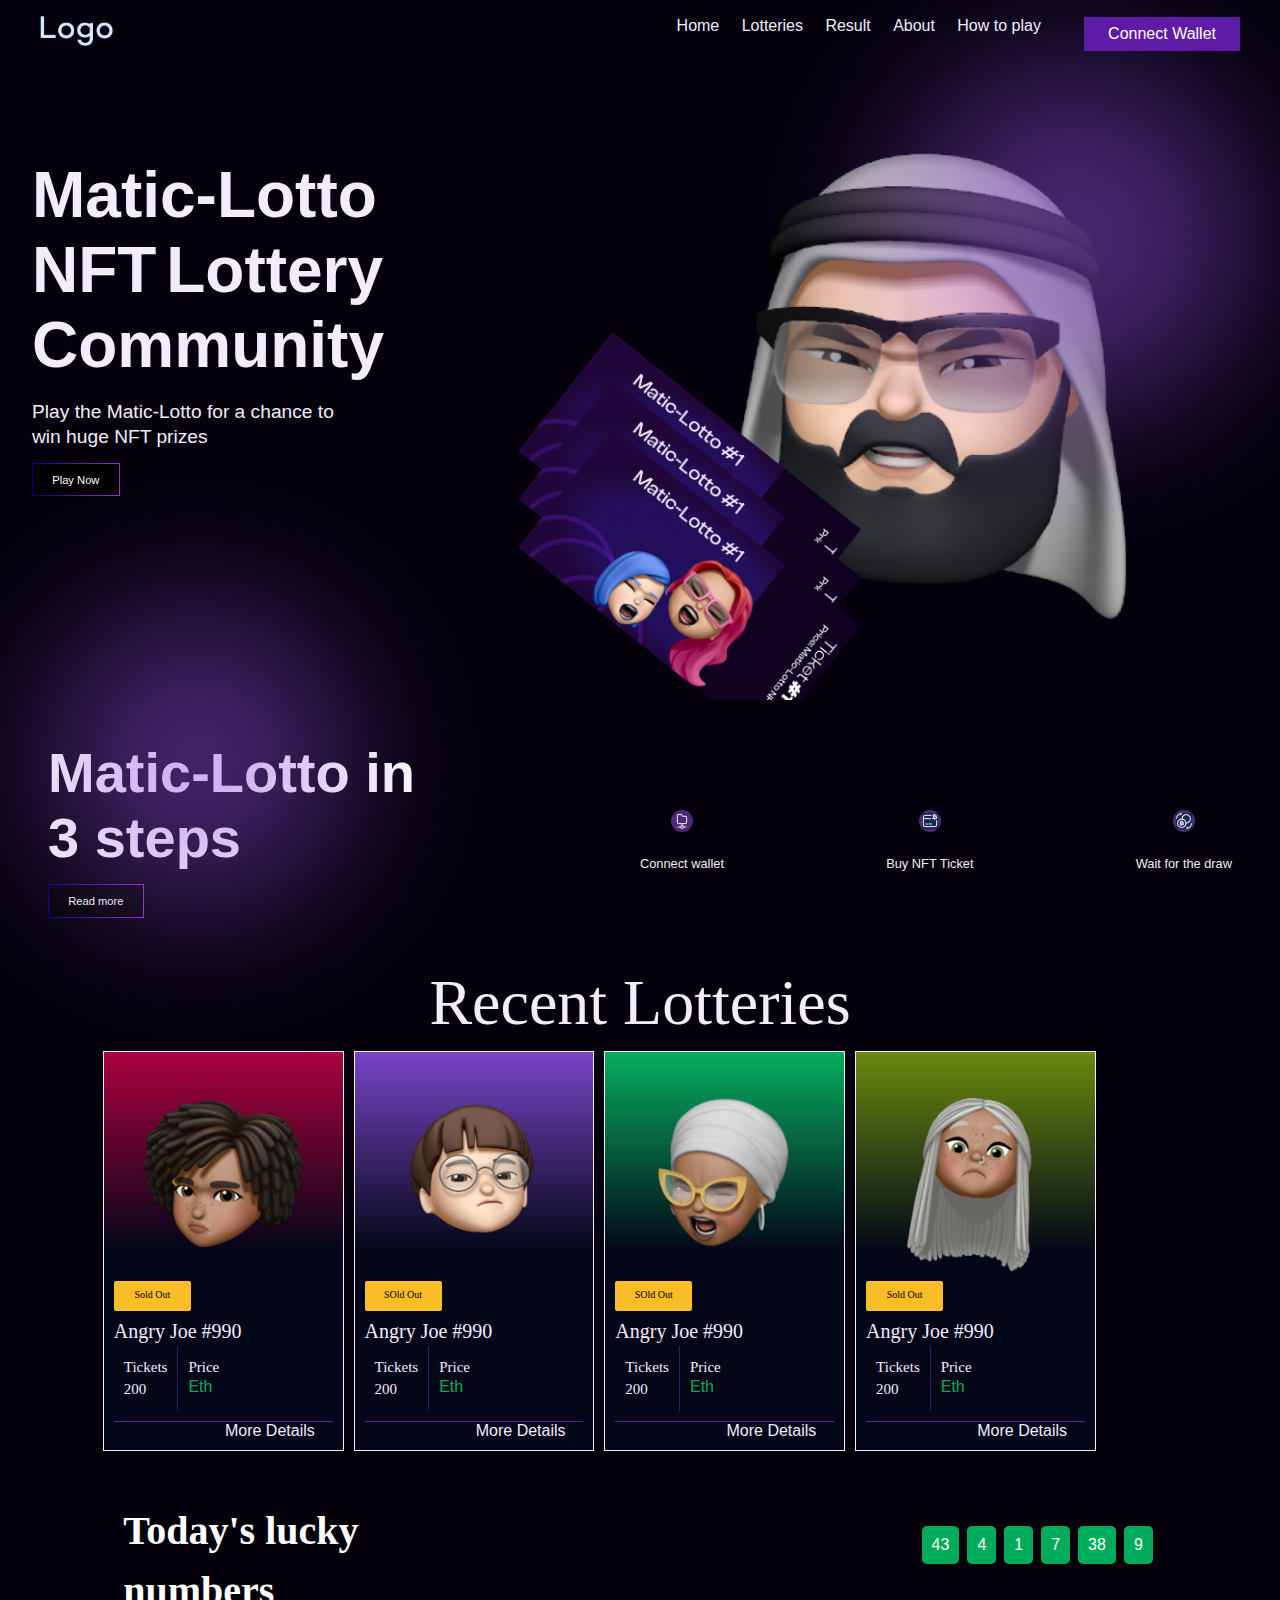
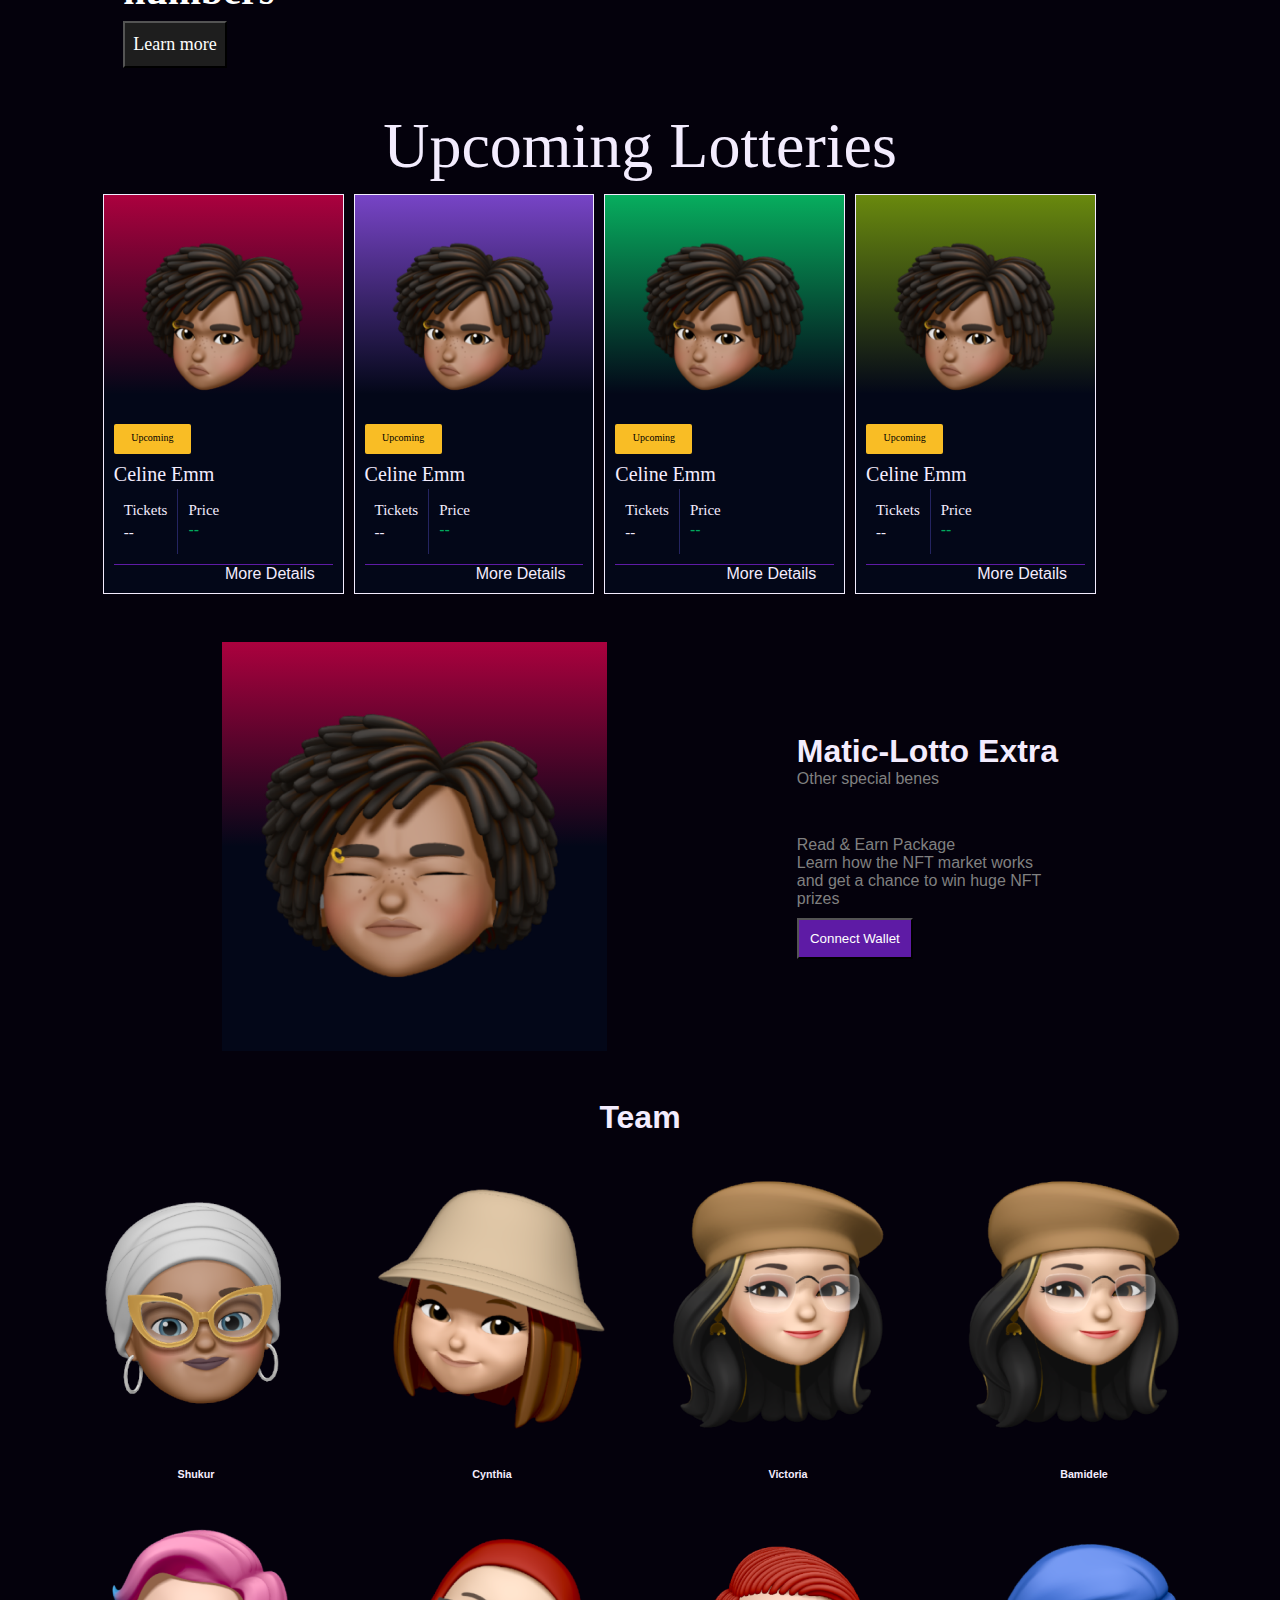
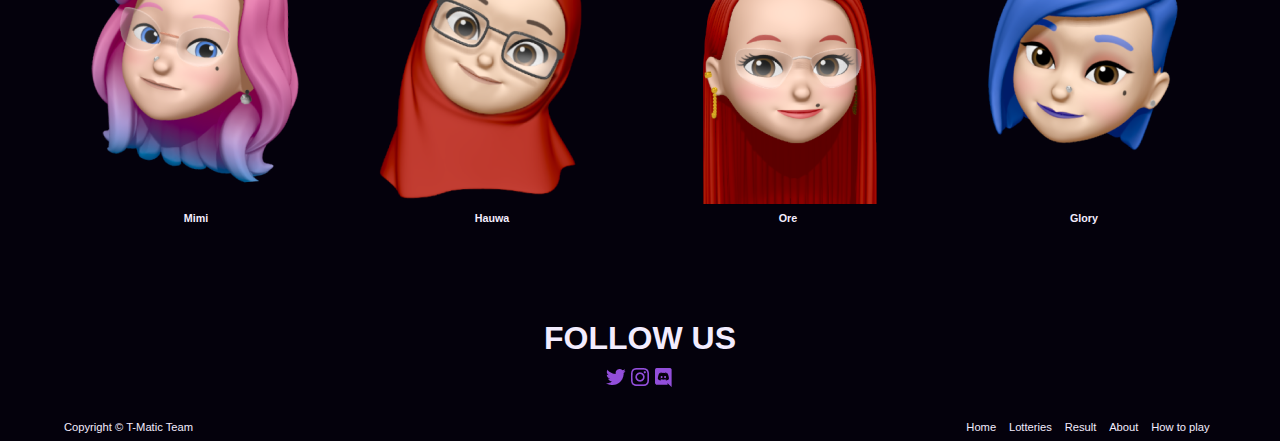
==== index.html @ d1792af8 "update" ====
<!DOCTYPE html>
<html lang="en">
<head>
    <meta charset="UTF-8">
    <meta http-equiv="X-UA-Compatible" content="IE=edge">
    <meta name="viewport" content="width=device-width, initial-scale=1.0">

    <!-- fontawesome for icons -->
    <link rel="stylesheet" href="https://cdnjs.cloudflare.com/ajax/libs/font-awesome/6.2.1/css/all.min.css" integrity="sha512-MV7K8+y+gLIBoVD59lQIYicR65iaqukzvf/nwasF0nqhPay5w/9lJmVM2hMDcnK1OnMGCdVK+iQrJ7lzPJQd1w==" crossorigin="anonymous" referrerpolicy="no-referrer" />
    
    <!-- custom styling -->
    <link rel="stylesheet" href="./css/header.css">
    <link rel="stylesheet" href="./css/style.css">
    <title>Lotery Matic</title>
</head>
<body>
    <!-- arrow icons -->
    <!-- <span class="angle-right"><i class="fa-solid fa-angle-right"></i></span> -->
    <!-- <span class="angle-left"><i class="fa-solid fa-angle-left"></i></span> -->
    <!-- <span class="right-arrow"><i class="fa-solid fa-arrow-right"></i></span> -->
    <!-- Barakat -->
    <header>
        <nav>
           <!--  -->
            <div class="logo">
                <a href="./index.html"><img class="logo-img" src="./assets/icons/Logo.png" alt=""></a>
                <span class="menu-bar"><i class="fa-solid fa-bars"></i></span>
            </div>
           <div class="collapsible">
            <div class="logo2">
                <img class="logo-img" src="./assets/icons/Logo.png" alt="">
                <span class="menu-bar"><i class="fa-solid fa-bars"></i></span>
            </div>
            <div class="collapse">
                <ul class="nav-menu">
                    <li class="nav-item"><a class="nav-link" href="./index.html">Home</a></li>
                    <li class="nav-item"><a class="nav-link" href="#lotteries">Lotteries</a></li>
                    <li class="nav-item" ><a class="nav-link" href="./result.html">Result</a></li>
                    <li class="nav-item"><a class="nav-link" href="#">About</a></li>
                    <li class="nav-item"><a class="nav-link" href="#how-to-play">How to play</a></li>
                </ul>
                <div class="btn">
                    <a class="connect-btn">Connect Wallet</a>
                <span class="close-bar"><i class="fa-solid fa-xmark"></i></span>
                <ul class="connect-wallet" id="connect-wallet">
                    <li class="wallet-link">Select your wallet <span class="close-opt"><i class="fa-solid fa-xmark"></i></span></li>
                    <li class="wallet-link">Phantom <img src="./assets/icons/phantom.png" alt=""></li>
                    <li class="wallet-link" >Slope <img src="./assets/icons/slope.png" alt=""></li>
                    <li class="wallet-link">Metamask <img src="./assets/icons/metamask.png" alt="metamask"></li>
                    <li class="wallet-link">More Options<span class="dwn-angle"><i class="fa-solid fa-angle-down"></i></span></li>
                </ul>
                </div>
            </div>
           </div>
        </nav>
    </header>
    <main>
    <section class="hero">
        <div class="hero-content">
            <div class="hero-txt">
                <h1>Matic-Lotto 
                    <br>   
                    NFT Lottery 
                    Community</h1>
                    <p>Play the Matic-Lotto for a chance to win huge NFT prizes</p>
                    <a href="./playscreen.html" target="_blank" class="read-more">Play Now</a>
            </div>
            <div class="hero-img">
                <div class="overlay-1"></div>
                <img src="./assets/Hero-Image.png" alt="hero image">
            </div>
        </div>
        <div id="how-to-play" class="hero-step">
           <div class="step-info">
            <div class="overlay-2"></div>
            <h2>Matic-Lotto in 
                <br>
                3  steps</h2>
                <a href="#" class="read-more">Read more</a>
           </div>
           <div class="steps">
                <div class="step-message">
                   <div class="h-bg">
                    <img src="./assets/icons/folder-connection.png" alt="">
                   </div>
                    <p>Connect wallet</p>
                </div>
                <div class="step-message">
                   <div class="h-bg">
                    <img src="./assets/icons/bitcoin-card.png" alt="">
                   </div>
                    <p>Buy NFT Ticket</p>
                </div>
                <div class="step-message">
                   <div class="h-bg">
                    <img src="./assets/icons/bitcoin-convert.png" alt="">
                   </div>
                    <p>Wait for the draw</p>
                </div>
           </div>
        </div>
    </section>
    <!-- Barakat -->

    <!-- Hafsoh---->
        <section id="lotteries">
        <p class="lottery-tag">Recent Lotteries</p>
        <!--  SWIPER DIV -->    
        
        <div class="swiper-div" style="display: flex; flex-direction: row; overflow-x: scroll;">
            <div class="swiper-slide user1">
                <img class="hafs-img" src="./assets/player1.png" alt="">
                <div class="details-container">
                    <div class="btn-div">
                        <p class="sold-out-btn" >Sold Out</p>
                    </div>
                    <div>
                        <p class="angry-joe">Angry  Joe #990</p>
                    </div>  
                    <div style="display: flex;">
                        <div style="padding: 10px;" class="tickets">
                            <p>Tickets</p>
                            <p>200</p>
                        </div>
                        <div style="border-right:1px solid rgb(36, 36, 96);"></div>
                        <div style="padding: 10px;" >
                            <p class="price">Price</p>
                            <p class="eth">Eth</p>
                        </div>
                    </div>
            
                    <div class="more-details-div">
                        <span class="more-div">More Details &nbsp; &nbsp;<i class="fa-solid fa-arrow-right"></i></span>
                    </div>
                </div>
            </div>

            <div class="swiper-slide user2">
                <img class="hafs-img" src="./assets/player2.png" alt="">
                <div class="details-container">
                    <div class="btn-div">
                        <p class="sold-out-btn" >SOld Out</p>
                    </div>
                    <div>
                        <p class="angry-joe">Angry  Joe #990</p>
                    </div>  
                    <div style="display: flex;">
                        <div style="padding: 10px;" class="tickets">
                            <p>Tickets</p>
                            <p>200</p>
                        </div>
                        <div style="border-right:1px solid rgb(36, 36, 96);"></div>
                        <div style="padding: 10px;" >
                            <p class="price">Price</p>
                            <p class="eth">Eth</p>
                        </div>
                    </div>
            
                    <div class="more-details-div">
                        <span class="more-div">More Details &nbsp; &nbsp;<i class="fa-solid fa-arrow-right"></i></span>
                    </div>
                </div>
            </div>

            <div class="swiper-slide user3">
                <img class="hafs-img" src="./assets/player3.png" alt="">
                <div class="details-container">
                    <div class="btn-div">
                        <p class="sold-out-btn" >SOld Out</p>
                    </div>
                    <div>
                        <p class="angry-joe">Angry  Joe #990</p>
                    </div>  
                    <div style="display: flex;">
                        <div style="padding: 10px;" class="tickets">
                            <p>Tickets</p>
                            <p>200</p>
                        </div>
                        <div style="border-right:1px solid rgb(36, 36, 96);"></div>
                        <div style="padding: 10px;" >
                            <p class="price">Price</p>
                            <p class="eth">Eth</p>
                        </div>
                    </div>
            
                    <div class="more-details-div">
                        <span class="more-div">More Details &nbsp; &nbsp;<i class="fa-solid fa-arrow-right"></i></span>
                    </div>
                </div>
            </div>

            <div class="swiper-slide user4">
                <img class="hafs-img" src="./assets/player4.png" alt="">
                <div class="details-container">
                    <div class="btn-div">
                        <p class="sold-out-btn" >Sold Out</p>
                    </div>
                    <div>
                        <p class="angry-joe">Angry  Joe #990</p>
                    </div>  
                    <div style="display: flex;">
                        <div style="padding: 10px;" class="tickets">
                            <p>Tickets</p>
                            <p>200</p>
                        </div>
                        <div style="border-right:1px solid rgb(36, 36, 96);"></div>
                        <div style="padding: 10px;" >
                            <p class="price">Price</p>
                            <p class="eth">Eth</p>
                        </div>
                    </div>
            
                    <div class="more-details-div">
                        <span class="more-div">More Details &nbsp; &nbsp;<i class="fa-solid fa-arrow-right"></i></span>
                    </div>
                </div>
            </div>

        </div>
 
        <!-- END OF SCREEN SWIPER DIV -->

        <!-- Lucky Number Div -->
        <div class="lucky-number-div">
            <div>
                <p class="lucky-tag">Today's lucky numbers</p>
                    <button class="lucky-btn">Learn more</button>
            </div>
            <div>
                <ul style="display:flex;">
                    <li class="number">43</li>
                    <li class="number">4</li>
                    <li class="number">1</li>
                    <li class="number">7</li>
                    <li class="number">38</li>
                    <li class="number">9</li>
                </ul>
            </div>
        </div>
        <p class="lottery-tag">Upcoming Lotteries</p>

        <div class="swiper-div" style="display: flex; flex-direction: row; overflow-x: scroll;">
            <div class="swiper-slide user1">
                <img class="hafs-img" src="./assets/player1.png" alt="">
                <div class="details-container">
                    <div class="btn-div">
                        <p class="sold-out-btn" >Upcoming</p>
                    </div>
                    <div>
                        <p class="angry-joe">Celine Emm</p>
                    </div>  
                    <div style="display: flex;">
                        <div style="padding: 10px;" class="tickets">
                            <p>Tickets</p>
                            <p>--</p>
                        </div>
                        <div style="border-right:1px solid rgb(36, 36, 96);"></div>
                        <div style="padding: 10px;" >
                            <p class="price">Price</p>
                            <p class="eth">--</p>
                        </div>
                    </div>
            
                    <div class="more-details-div">
                        <span class="more-div">More Details &nbsp; &nbsp;<i class="fa-solid fa-arrow-right"></i></span>
                    </div>
                </div>
            </div>

            <div class="swiper-slide user2">
                <img class="hafs-img" src="./assets/player1.png" alt="">
                <div class="details-container">
                    <div class="btn-div">
                        <p class="sold-out-btn" >Upcoming</p>
                    </div>
                    <div>
                        <p class="angry-joe">Celine Emm</p>
                    </div>  
                    <div style="display: flex;">
                        <div style="padding: 10px;" class="tickets">
                            <p>Tickets</p>
                            <p>--</p>
                        </div>
                        <div style="border-right:1px solid rgb(36, 36, 96);"></div>
                        <div style="padding: 10px;" >
                            <p class="price">Price</p>
                            <p class="eth">--</p>
                        </div>
                    </div>
            
                    <div class="more-details-div">
                        <span class="more-div">More Details &nbsp; &nbsp;<i class="fa-solid fa-arrow-right"></i></span>
                    </div>
                </div>
            </div>

            <div class="swiper-slide user3">
                <img class="hafs-img" src="./assets/player1.png" alt="">
                <div class="details-container">
                    <div class="btn-div">
                        <p class="sold-out-btn" >Upcoming</p>
                    </div>
                    <div>
                        <p class="angry-joe">Celine Emm</p>
                    </div>  
                    <div style="display: flex;">
                        <div style="padding: 10px;" class="tickets">
                            <p>Tickets</p>
                            <p>--</p>
                        </div>
                        <div style="border-right:1px solid rgb(36, 36, 96);"></div>
                        <div style="padding: 10px;" >
                            <p class="price">Price</p>
                            <p class="eth">--</p>
                        </div>
                    </div>
            
                    <div class="more-details-div">
                        <span class="more-div">More Details &nbsp; &nbsp;<i class="fa-solid fa-arrow-right"></i></span>
                    </div>
                </div>
            </div>

            <div class="swiper-slide user4">
                <img class="hafs-img" src="./assets/player1.png" alt="">
                <div class="details-container">
                    <div class="btn-div">
                        <p class="sold-out-btn" >Upcoming</p>
                    </div>
                    <div>
                        <p class="angry-joe">Celine Emm</p>
                    </div>  
                    <div style="display: flex;">
                        <div style="padding: 10px;" class="tickets">
                            <p>Tickets</p>
                            <p>--</p>
                        </div>
                        <div style="border-right:1px solid rgb(36, 36, 96);"></div>
                        <div style="padding: 10px;" >
                            <p class="price">Price</p>
                            <p class="eth">--</p>
                        </div>
                    </div>
            
                    <div class="more-details-div">
                        <span class="more-div">More Details &nbsp; &nbsp;<i class="fa-solid fa-arrow-right"></i></span>
                    </div>
                </div>
            </div>

        </div>
                
    </section>
    <!-- Hafsoh -->
  
    <!-- Glory -->
    <section>
        <div class="glory-matic-lotto">
            
            <div class="glory-matic-img">
                <i class="fa-solid fa-angle-left" ></i>
                <div>
                    <img src="./assets/Rectangle.png" alt="">
                </div>
             
              <i class="fa-solid fa-angle-right"></i>
            </div>
            
            <div class="glory-matic-note">
                <div class="matic">
                    <h3>
                         Matic-Lotto Extra
                    </h3>
                    <p>
                     Other special benes
                    </p>
                </div>
               
                <p>
                    Read & Earn Package
                </p>
                <p>
                  Learn how the NFT market works <br> and get a chance to win huge NFT <br> prizes
                </p>
                <button type="submit">
                   Connect Wallet
                </button>
            </div>
        </div>
       <div class="team">
          <h3>Team</h3>
          <div class="team-images">
            <div        class="shukur-img team">
                <img src="./assets/shukro.png" alt="">
                <h6>Shukur</h6>
              </div>
              <div class="cynthia-img team">
                <img src="./assets/cynthia.png" alt="">
                <h6>Cynthia</h6>
              </div>
              <div class="victoria-img team">
                <img src="./assets/bamidele.png" alt=""><h6>
                    Victoria
                </h6>
              </div>
              <div class="victoria-img team">
                <img src="./assets/bamidele.png" alt=""><h6>
                    Bamidele
                </h6>
              </div>
              <div class="mimi-img team">
                <img src="./assets/mimi.png" alt="">
                <h6>Mimi</h6>
              </div>
              <div class="hauwa-img team">
                <img src="./assets/hauwa.png" alt="">
                <h6>Hauwa</h6>
              </div>
              <div class="ore-img team">
                <img src="./assets/ore.png" alt="">
                <h6>Ore</h6>
              </div>
              <div class="glory-img team">
                <img src="./assets/unknow.png" alt="">
                <h6>Glory</h6>
              </div>
          </div>
         
        </div>
    </section>
    </section>
    <!-- Glory -->
    </main>

    <footer>
        <div class="social">
            <h3>FOLLOW US</h3>
            <div class="social-icon">
                <img src="./assets/icons/bxl-twitter.svg.png" alt="">
                <img src="./assets/icons/bxl-instagram.svg.png" alt="">
                <img src="./assets/icons/bxl-discord.svg.png" alt="">
            </div>
        </div>
        <div class="copyright">
            <span>Copyright © T-Matic Team</span>
            <ul class="footer-nav">
                <li>Home</li>
                <li>Lotteries</li>
                <li>Result</li>
                <li>About</li>
                <li>How to play</li>
            </ul>
        </div>
    </footer>
    <!-- Swipper -->
    <script src="https://cdn.jsdelivr.net/npm/swiper@8/swiper-bundle.min.js"></script>
    <!--custom script  -->
    <script src="./javascript/script.js"></script>
    <script src="./javascript/claim-reward.js"></script>
</body>
</html>
---- css/header.css ----
/* header section*/
nav {
  display: flex;
  flex-direction: column;
}
.logo,
.logo2 {
  display: flex;
  justify-content: space-between;
  align-items: center;
  padding: 1rem;
  background-color: var(--bg-black);
}
.logo2 .menu-bar {
  display: none;
}
.collapsible {
  background-color: var(--txt-color);
  /* height: 100vh; */
  position: fixed;
  top: 0;
  bottom: 0;
  left: 0;
  right: 0;
  transition: 200ms ease;
  transform: translateX(100%);
  z-index: 1;
}
.hide {
  transform: translateX(0);
}

.nav-link {
  display: block;
  text-align: center;
  color: var(--black);
  border-bottom: 1px solid var(--black);
  padding: 1.5rem 0;
  font-size: 1.5rem;
}
.nav-link:hover {
  background-color: var(--bg-black);
  color: var(--white);
}
.connect-btn {
  display: block;
  background-color: var(--purple-btn-bg);
  color: var(--white);
  border: none;
  text-align: center;
  font-size: 1rem;
  padding: 1.5rem 0;
}
.connect-btn:hover {
  background-color: var(--bg-black);
  color: var(--white);
}
/* connect wallet */
.connect-wallet {
  background-color: var(--bg-black);
  padding: 0.7rem;
  position: fixed;
  display: none;
  bottom: 32%;
  width: 100%;
}
.wallet-link {
  display: flex;
  justify-content: space-between;
  padding: 0.7rem 0;
  cursor: pointer;
}
.wallet-link:hover {
  border-bottom: 2px solid var(--txt-color);
}
.wallet-link img {
  width: 17px;
  height: 17px;
}
.wallet-link span,
.wallet-link img {
  margin-left: 2rem;
}
/* header section*/

 footer {
margin-top: 4rem;
padding: 0 2rem;
}
.social {
  display: flex;
  flex-direction: column;
  text-align: center;
  align-items: center;
  margin: 1.5rem 0;
}
.social h3 {
  font-size: 2rem;
}
.social-icon {
  display: flex;
}
.copyright {
  display: flex;
  flex-direction: column-reverse;
  justify-content: space-between;
  font-size: 0.7rem;
}
.copyright span {
  margin: 0.5rem 0;
  text-align: center;
}
.footer-nav {
  display: flex;
  align-items: center;
  justify-content: space-around;
}
.footer-nav li {
  margin: 0.5rem;
} 

/* footer */

@media only screen and (min-width: 600px) {
    
  }
  @media only screen and (min-width: 768px) {
    /* header section*/
    .close-bar,
    .menu-bar {
      display: none;
    }
    .logo2 {
      display: none;
    }
    nav {
      align-items: center;
      flex-direction: row;
      justify-content: space-between;
    }
    .collapsible {
      background-color: transparent;
      position: sticky;
      height: 5vh;
      top: 1.2rem;
      transform: translateY(0);
      transition: 200ms ease;
    }
    .collapse {
      display: flex;
    }
    .nav-menu {
      display: flex;
      height: 30px;
    }
    .nav-link {
      margin: 0 0.7rem;
      color: var(--txt-color);
      border-bottom: none;
      padding: 0;
      font-size: 1rem;
    }
    .connect-btn {
      padding: 0.5rem 1.5rem;
      margin: 0 1rem 0 2rem;
    }
    .connect-wallet {
      bottom: 0;
      top: 2rem;
      z-index: 1;
      width: initial;
    }
    /* header section*/
    
    /* footer */
    footer {
      position: relative;
      bottom: 0;
    }
    .social {
      margin: 1.5rem;
    }
    .social h3 {
      font-size: 2rem;
      margin: 2rem 0 0.5rem 0;
    }
    .copyright {
      flex-direction: row;
    }
  
    .footer-nav li {
      margin: 0 0.4rem;
    }
    /* footer */
  }
  
  @media only screen and (min-width: 1071px) {
      header {
        padding: 0 1.5rem;
      }   
    
  }
---- css/style.css ----
/* general styling */
/* @import url("https://fonts.googleapis.com/css2?family=Inter&display=swap");
@import url("https://fonts.googleapis.com/css2?family=Inter:wght@500&display=swap"); */

* {
  margin: 0;
  padding: 0;
  box-sizing: border-box;
}
:root {
  --white: #ffffff;
  --black: #000;
  --bg-black: #04010c;
  --txt-color: #f3ecfe;
  --purple-btn-bg: #5e1ba5;
  --yellow-btn-bg: #f9bd25;
  --red-btn-bg: #7b0421;
  --icon-color: #924eda;
  --green-txt: #00ff85ab;
  --red-gradient: linear-gradient(to bottom, #ab013e, #00ab013e 50%);
  --red-to-blue-gradient: linear-gradient(to bottom, #ab013e, #030718 50%);
  --purple-gradient: linear-gradient(to bottom, #7744c6, #00ab013e 50%);
  --purple-to-blue-gradient: linear-gradient(to bottom, #7744c6, #030718 50%);
  --green1-gradient: linear-gradient(to bottom, #07ad5e, #030718 50%);
  --green2-gradient: linear-gradient(to bottom, #69890e, #030718 50%);
}
html,
body {
  overflow-x: hidden;
  scroll-behavior: smooth;
  background: var(--bg-black);
  color: var(--txt-color);
  font-family: sans-serif;
  /* max-width: 1400px; */
  margin-inline: auto;
  overflow-y: scroll;
}
main,
footer {
  width: 95%;
  margin-inline: auto;
}
img,
video {
  display: block;
  max-width: 100%;
}
a {
  text-decoration: none;
  cursor: pointer;
}
ul {
  list-style-type: none;
}
li {
  cursor: pointer;
}
/* icon */
.logo-img {
  height: 30px;
  cursor: pointer;
}
.fa-solid {
  cursor: pointer;
}
.menu-bar {
  font-size: 25px;
}
.close-bar {
  color: black;
  font-size: 30px;
  display: grid;
  place-content: center;
  margin-top: 2rem;
}
/* general styling */

/* Barakat  starts here*/

/* header section*/

/* header section*/

/* hero */
.overlay-1 {
  position: absolute;
  width: 200px;
  height: 200px;
  right: 0;
  border: none;
  border-radius: 50%;
  filter: blur(75px);
  background-color: #924eda7c;
}
.overlay-2 {
  position: absolute;
  width: 200px;
  height: 200px;
  left: 0;
  bottom: 0;
  border: none;
  border-radius: 50%;
  filter: blur(75px);
  background-color: #924eda7c;
}
.hero-content {
  display: flex;
  flex-direction: column;
  margin-bottom: 2rem;
}
.hero-img {
  position: relative;
}
.hero-txt {
  margin-top: 1.5rem;
  flex-basis: 40%;
}
.hero-txt h1 {
  font-size: 3rem;
  word-spacing: -8px;
  line-height: 55px;
  color: var(--txt-color);
}
.hero-txt p {
  color: var(--txt-color);
  margin: 1rem 0 1.3rem 0;
  padding-right: 2rem;
  line-height: 25px;
  font-size: 0.8rem;
}
.read-more {
  font-weight: lighter;
  color: var(--white);
  padding: 0.6rem 1.2rem;
  font-size: 0.7rem;
  background: linear-gradient(black, black) padding-box,
    linear-gradient(to right, darkblue, darkorchid) border-box;
  border: 1px solid transparent;
}
.step-info {
  position: relative;
}
.step-info h2 {
  font-size: 2.5rem;
  word-spacing: -5;
  color: var(--white);
  margin-bottom: 1.3rem;
}
.steps {
  margin: 1rem 0;
  display: flex;
  justify-content: space-between;
}
.step-message {
  display: flex;
  flex-direction: column;
  align-items: center;
  margin-top: 2rem;
}
.step-message p {
  font-size: 0.8rem;
}
.h-bg {
  background-color: #924eda87;
  padding: 0.2rem;
  border-radius: 50%;
  margin-bottom: 1.5rem;
}
.hero-step {
  margin: 1.5rem 0;
}
/* hero */

/* HAFSAH'S PART */
.lottery-tag {
  font-family: "Clash Display Variable";
  font-style: normal;
  font-weight: 500;
  font-size: 64px;
  line-height: 150%;
  color: #f3ecfe;
  text-align: center;
  margin-top: 30px;
}
.swiper-div {
  overscroll-behavior-x: none;
 
}
::-webkit-scrollbar {
  width: 0px;
  background: transparent; /* make scrollbar transparent */
}
.swiper-slide {
  border: 1px solid;
  max-width: 25%;
  padding: 10px;
  margin-left: 10px;
}

.details-container {
  display: flex;
  flex-direction: column;
}
.sold-out-btn {
  height: 18px;
  font-family: "Clash Display Variable";
  font-style: normal;
  font-weight: 500;
  font-size: 10px;
  line-height: 18px;
  color: #000;
  margin-bottom: 10px;
  text-align: center;
  /* padding: 3px; */
  /* padding-top: 10px; */
}
.btn-div {
  justify-content: center;
  align-items: center;
  /* padding: 8px; */
  gap: 8px;
  width: 77px;
  height: 30px;
  background: #f9bd25;
  border-radius: 2px;
  margin-bottom: 5px;
}
.tickets {
  font-family: "Inter";
  font-style: normal;
  font-weight: 500;
  font-size: 15px;
  line-height: 150%;
}
.angry-joe {
  font-family: "Inter" !important;
  font-style: normal;
  font-weight: 400;
  font-size: 20px;
  color: #f3ecfe;
  line-height: 150%;
}
.price {
  font-family: "Inter";
  font-style: normal;
  font-weight: 400;
  font-size: 15px;
  line-height: 150%;
}
.eth {
  color: var(--green-txt);
}
.more-details-div {
  text-align: right;
  border-top: 1px solid #5e1ba5;
  margin-top: 10px;
  width: 100% !important;
}

.more-details {
  font-family: "Inter";
  font-style: normal;
  font-weight: 400;
  font-size: 18px;
  line-height: 150%;
  color: #f3ecfe;
}

.user1 {
  background-image: var(--red-to-blue-gradient);
}
.user2 {
  background-image: var(--purple-to-blue-gradient);
}
.user3 {
  background-image: var(--green1-gradient);
}
.user4 {
  background-image: var(--green2-gradient);
}

.lucky-number-div {
  display: flex;
  flex-direction: row;
  justify-content: space-between;
  margin-top: 50px !important;
  width: 85%;
  margin: auto;
}
.lucky-tag {
  font-family: "Clash Display Variable";
  font-style: normal;
  font-weight: 700;
  font-size: 40px;
  line-height: 150%;
  color: #ffffff;
  width: 300px;
}
.lucky-btn {
  font-family: "Inter";
  font-style: normal;
  font-weight: 500;
  font-size: 18px;
  line-height: 150%;
  color: #ffffff;
  align-items: center;
  padding: 8px;
  gap: 8px;
  background-color: #1e1e1e;
}
.number {
  padding: 10px;
  background-color: var(--green-txt);
  color: white;
  box-sizing: border-box;
  margin: 4px;
  margin-top: 25px;
  border-radius: 5px;
}

@media only screen and (max-width: 600px) {
  /* FOR SMALL SCREEN */
  .swiper-slide {
    width: 100% !important;
    min-width: 70%;
  }

  .sold-out-btn {
    font-size: 8px;
    line-height: 5px;
  }
  .btn-div {
    padding: 2px;
    width: 50px;
  }
  .hafs-img {
    min-width: 100%;
  }
}

@media only screen and (max-width: 415px) {
  /* FOR IPHONE XR SCREEN SIZE */
  .lottery-tag {
    font-size: 40px;
  }
  .lucky-tag{
    font-size: 30px;
    width: 50%;
  }
  .number{
    font-size: x-small;
  }
  .lucky-btn{
    font-weight: 500;
    font-size: 13px;
    line-height: 150%;
    align-items: center;
    padding: 8px;
    gap: 4px;
  
  }
}

@media only screen and (min-width: 600px) {
  /* FOR LARGE SCREEN */
  .swiper-slide {
    width: 22% !important;
    min-width: 10%;
  }
  .swiper-div {
    overflow-x: hidden !important;
    margin: auto;
    width: 90%;
  }
  .btn-div {
    padding-top: 5px;
  }
}
/* END OF HAFSAH'S PART */



/* footer */

/* footer */
@media only screen and (min-width: 600px) {
  .hero-content {
    flex-direction: row;
    margin-bottom: 1rem;
  }
  .hero-txt {
    padding-top: 2.5rem;
    flex-basis: 40%;
  }
  .hero-img {
    flex-basis: 60%;
  }
  .hero-txt h1 {
    font-weight: 700;
    font-size: 2rem;
    line-height: 40px;
  }
  .hero-txt p {
    font-size: 0.7rem;
    width: 250px;
  }
  .hero-step {
    display: flex;
    justify-content: space-between;
    align-items: center;
    padding: 1rem;
  }
  .steps {
    width: 100%;
    flex-basis: 60%;
  }
  .step-info {
    flex-basis: 40%;
  }
  .step-info h2 {
    font-size: 2rem;
  }
}
@media only screen and (min-width: 768px) {
  /* header section*/

  /* header section*/
  /* hero */
  .hero-txt h1 {
    font-size: 3.5rem;
    line-height: 70px;
  }
  .hero-txt p {
    font-size: 1rem;
    width: 350px;
  }
  .hero-step h2 {
    font-size: 2.5rem;
  }
  /* hero */
  /* footer */
  /* footer */
}

@media only screen and (min-width: 1071px) {
  .overlay-1 {
    width: 350px;
    height: 350px;
  }
  .overlay-2 {
    width: 300px;
    height: 300px;
  }
  header {
    padding: 0 1.5rem;
  }
  .hero-txt h1 {
    margin-top: 2rem;
    font-size: 4rem;
    line-height: 75px;
    font-weight: 700;
  }
  .hero-txt p {
    font-size: 1.2rem;
    width: 350px;
  }
  .step-info h2 {
    font-size: 3.5rem;
  }
  .step-info {
    flex-basis: 50;
  }
  .steps {
    flex-basis: 50%;
  }
}
/* Barakat end here */

/* Hafsoh starts here */
@media only screen and (max-width: 768px) {
}
@media only screen and (max-width: 1071px) {
}
@media only screen and (min-width: 1071px) {
}
/* Hafsoh end here */

/* Glory starts here */
@media only screen and (min-width: 768px) {
  .glory-matic-lotto {
    align-items: center;
    display: flex;justify-content: space-evenly;
    padding-top: 3rem;
   }
   .glory-matic-img {
    background: var(--red-to-blue-gradient);
   }
   
   .matic{
    padding-bottom: 3rem;
   }
   .matic h3 {
    font-size: 2rem;
   }
   .glory-matic-note p {
    color: grey;
   }
   .glory-matic-note button {
    background: var(--purple-btn-bg);
    color: white;
    padding: 0.7rem;
    margin-top: 0.6rem;
   }
   .team h3 {
    text-align: center;
    font-size: 2rem;
    padding-top: 3rem;
   }
   .team-images{
    display: flex;
    flex-wrap: wrap;
    justify-content: center;
   }

   .fa-angle-left {
    left: 3rem;
    position: absolute;
    top: 123rem;
   }
   .fa-angle-right {
    position: absolute;
    right: 2rem;
    top: 123rem;
    
   }
   .team-images h6 {
    text-align: center;
    padding-top: 0.5rem;
   }
  
}

@media only screen and (max-width: 768px) {
  /* matic-lotto */
  .glory-matic-lotto {
    align-items: center;
    display: flex;
    flex-direction: column;
    justify-content: center;
    padding-top: 3rem;
   }
   .glory-matic-img {
    background: var(--red-to-blue-gradient);
    width: 70%;
   }
   .matic{
    padding-bottom: 3rem;
   }
   .matic h3 {
    font-size: 2rem;
   }
   .glory-matic-note {
    padding-top: 5rem;
    width: 70%;
    text-align: center;
   }
   .glory-matic-note p {
    color: grey;
    line-height: 1.5rem;
   }
   .glory-matic-note button {
    background: var(--purple-btn-bg);
    color: white;
    padding: 0.7rem;
    margin-top: 0.6rem;
   }
   .team h3 {
    text-align: center;
    font-size: 2rem;
    padding-top: 3rem;
   }
   .team-images{
    display: flex;
    flex-wrap: wrap;
    align-items: center;
    justify-content: center;
    margin: 0 auto;
   }
   .fa-angle-left {
    left: 2rem;
    position: absolute;
    top: 146rem;
   }
   .fa-angle-right {
    position: absolute;
    right: 2rem;
    top: 146rem;
    
   }
   .team {
    flex-basis: 30%;
   }
   .team-images h6 {
    text-align: center;
    padding-top: 0.5rem;
   }
}
@media only screen and (min-width: 1071px) {
  /* matic-lotto */
 .glory-matic-lotto {
  align-items: center;
  display: flex;justify-content: space-evenly;
  padding-top: 3rem;
 }
 .glory-matic-img {
  background: var(--red-to-blue-gradient);
 }
 .matic{
  padding-bottom: 3rem;
 }
 .matic h3 {
  font-size: 2rem;
 }
 .glory-matic-note p {
  color: grey;
 }
 .glory-matic-note button {
  background: var(--purple-btn-bg);
  color: white;
  padding: 0.7rem;
  margin-top: 0.6rem;
 }
 .team h3 {
  text-align: center;
  font-size: 2rem;
  padding-top: 3rem;
 }
 .team-images{
  display: flex;
  flex-wrap: wrap;
  justify-content: center;
 }
 .team-images h6 {
  text-align: center;
  padding-top: 0.5rem;
 }
 .fa-angle-left {
  position: absolute;
  left: 13rem;
  top: 156rem;
  
 }
 .fa-angle-right {
  position: absolute;
  right: 43rem;
  top: 156rem;
  
 }

}


/* Glory end here */
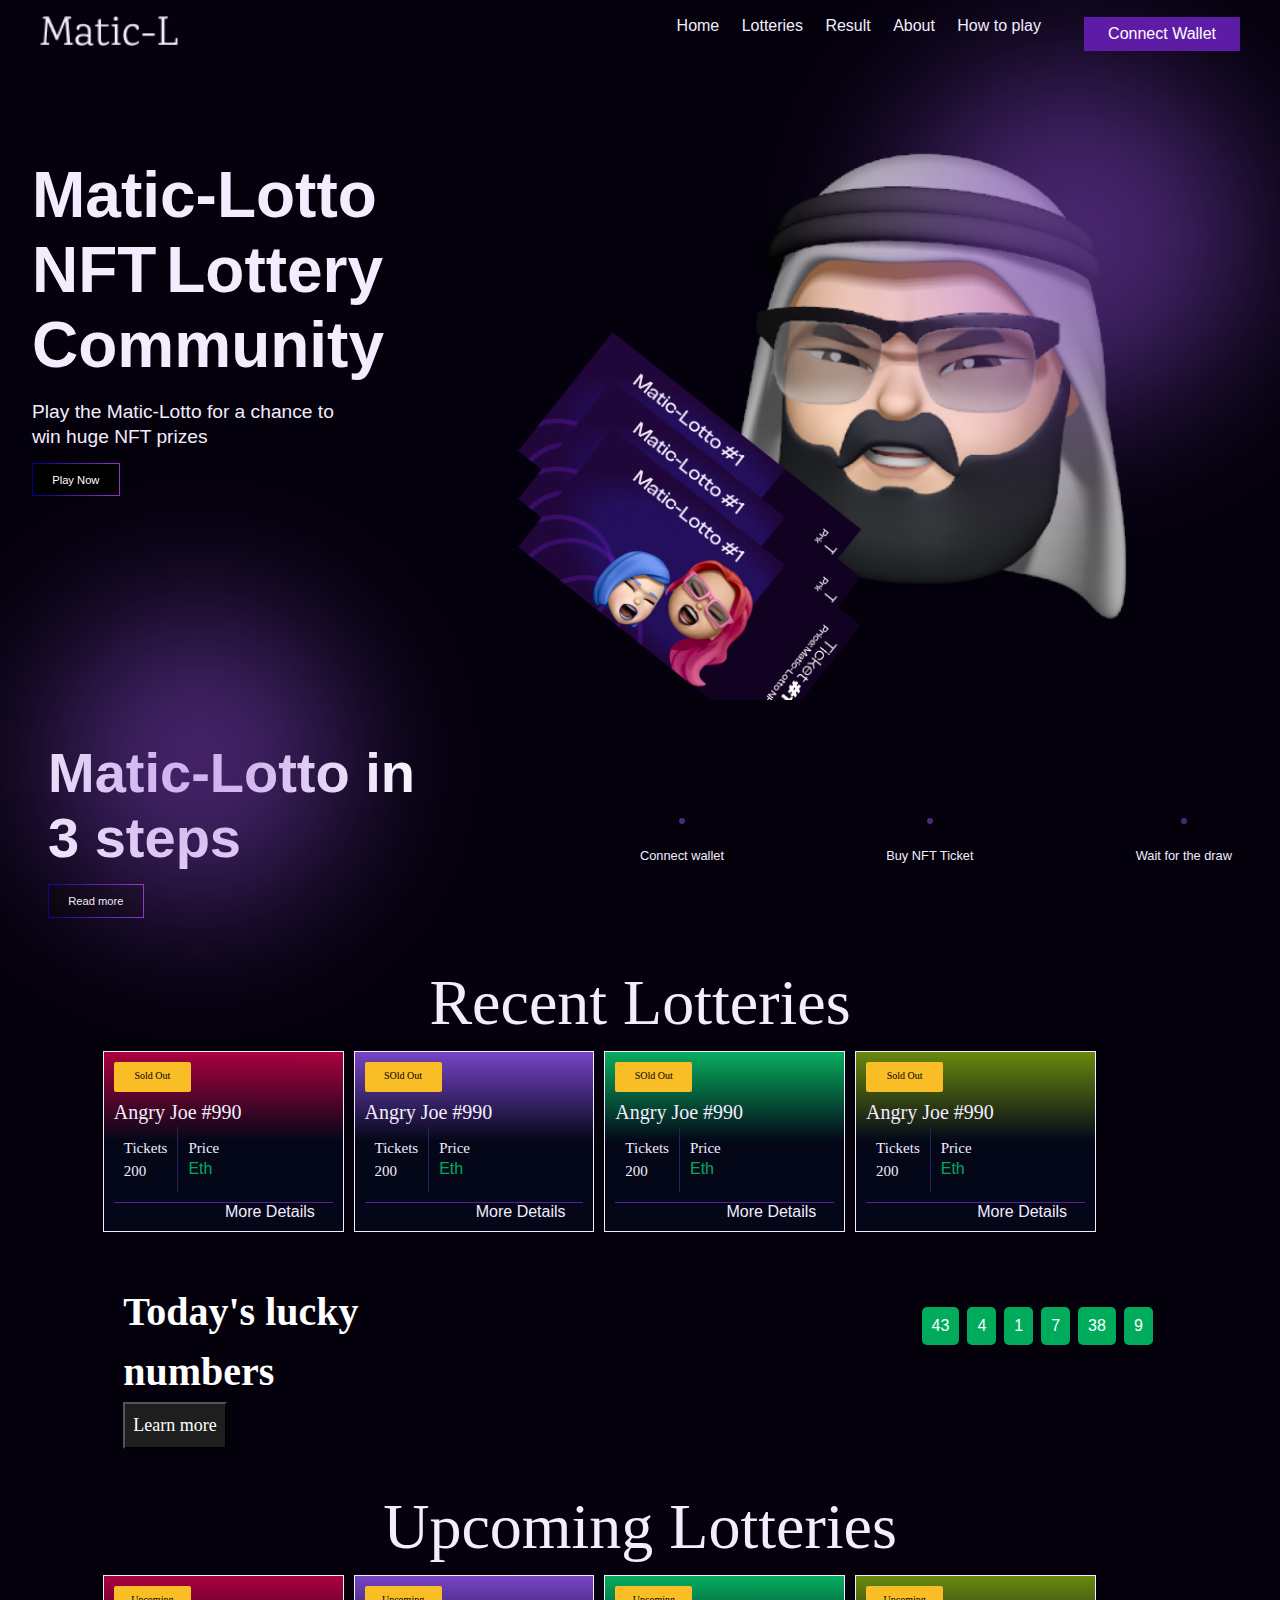
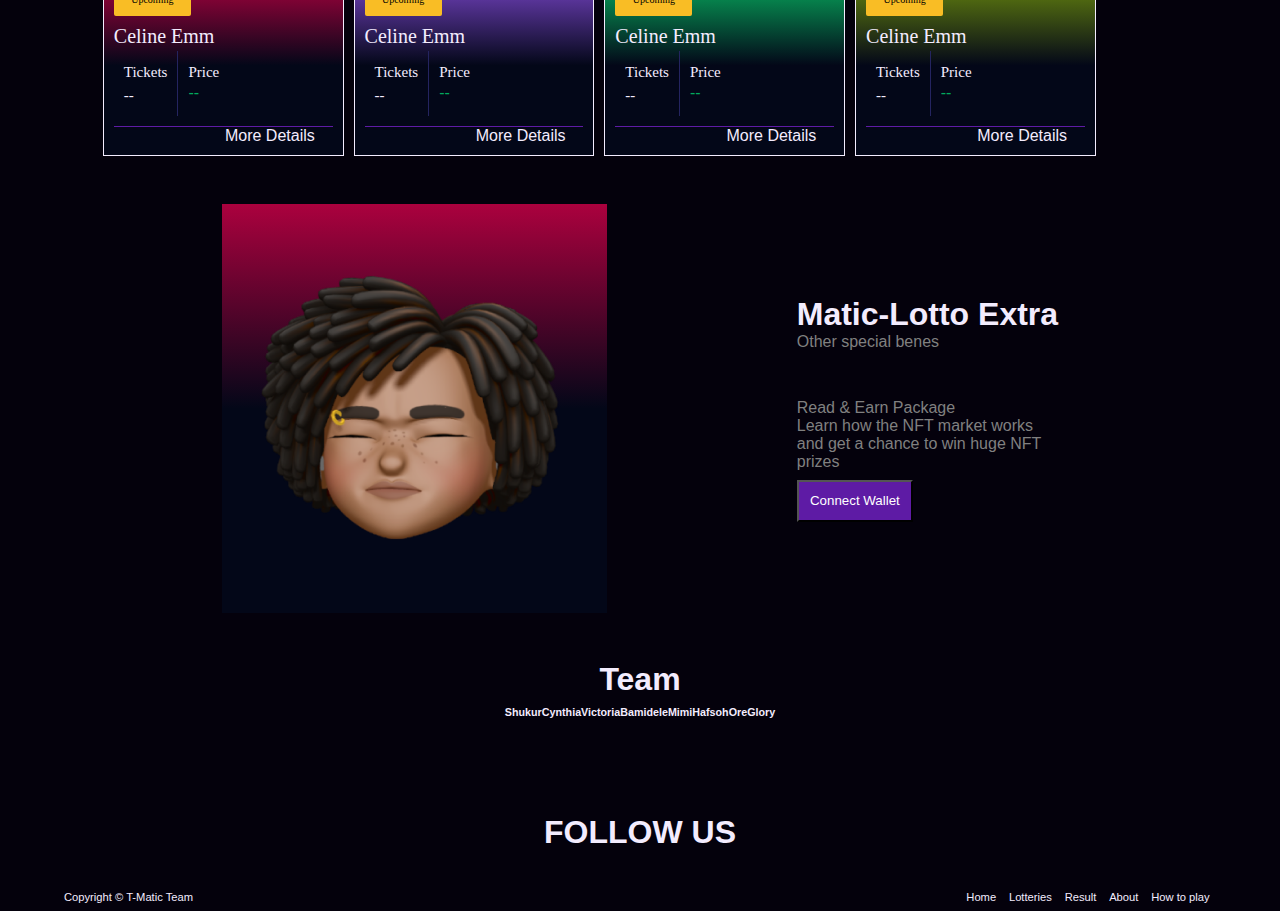
==== commit 25fc81e2: "admin page update" ====
--- a/index.html
+++ b/index.html
@@ -5,12 +5,19 @@
     <meta http-equiv="X-UA-Compatible" content="IE=edge">
     <meta name="viewport" content="width=device-width, initial-scale=1.0">
 
+    <!-- NFT Loto contract link -->
+    <script type="text/javascript" src="https://cdn.ethers.io/lib/ethers-5.2.esm.min.js"></script>
+    <!-- <script src="https://cdn.ethers.io/scripts/ethers-v3.min.js"
+        charset="utf-8"
+        type="text/javascript">
+    </script> -->
+    <!-- <script type="application/javascript" src="https://cdn.ethers.io/lib/ethers-5.2.esm.min.js"></script> -->
     <!-- fontawesome for icons -->
     <link rel="stylesheet" href="https://cdnjs.cloudflare.com/ajax/libs/font-awesome/6.2.1/css/all.min.css" integrity="sha512-MV7K8+y+gLIBoVD59lQIYicR65iaqukzvf/nwasF0nqhPay5w/9lJmVM2hMDcnK1OnMGCdVK+iQrJ7lzPJQd1w==" crossorigin="anonymous" referrerpolicy="no-referrer" />
     
     <!-- custom styling -->
-    <link rel="stylesheet" href="./css/header.css">
-    <link rel="stylesheet" href="./css/style.css">
+    <link rel="stylesheet" href="web3ladies_t-matic/css/style.css">
+    <link rel="stylesheet" href="./web3ladies_t-matic/css/header.css">
     <title>Lotery Matic</title>
 </head>
 <body>
@@ -23,30 +30,31 @@
         <nav>
            <!--  -->
             <div class="logo">
-                <a href="./index.html"><img class="logo-img" src="./assets/icons/Logo.png" alt=""></a>
+                <a href="index.html"><img class="logo-img" src="web3ladies_t-matic/assets/icons/Matic-L.png" alt=""></a>
                 <span class="menu-bar"><i class="fa-solid fa-bars"></i></span>
             </div>
            <div class="collapsible">
             <div class="logo2">
-                <img class="logo-img" src="./assets/icons/Logo.png" alt="">
+                <img class="logo-img" src="web3ladies_t-matic/assets/icons/Matic-L.png" alt="">
                 <span class="menu-bar"><i class="fa-solid fa-bars"></i></span>
             </div>
             <div class="collapse">
                 <ul class="nav-menu">
-                    <li class="nav-item"><a class="nav-link" href="./index.html">Home</a></li>
+                    <li class="nav-item"><a class="nav-link" href="index.html">Home</a></li>
                     <li class="nav-item"><a class="nav-link" href="#lotteries">Lotteries</a></li>
-                    <li class="nav-item" ><a class="nav-link" href="./result.html">Result</a></li>
+                    <li class="nav-item" ><a class="nav-link" href="web3ladies_t-matic/result.html">Result</a></li>
                     <li class="nav-item"><a class="nav-link" href="#">About</a></li>
                     <li class="nav-item"><a class="nav-link" href="#how-to-play">How to play</a></li>
                 </ul>
-                <div class="btn">
-                    <a class="connect-btn">Connect Wallet</a>
+                <div class="btn" >
+                    <a class="connect-btn" id="accountArea">Connect Wallet</a>
                 <span class="close-bar"><i class="fa-solid fa-xmark"></i></span>
                 <ul class="connect-wallet" id="connect-wallet">
                     <li class="wallet-link">Select your wallet <span class="close-opt"><i class="fa-solid fa-xmark"></i></span></li>
-                    <li class="wallet-link">Phantom <img src="./assets/icons/phantom.png" alt=""></li>
-                    <li class="wallet-link" >Slope <img src="./assets/icons/slope.png" alt=""></li>
-                    <li class="wallet-link">Metamask <img src="./assets/icons/metamask.png" alt="metamask"></li>
+                    <li class="wallet-link">Phantom <img src="web3ladies_t-matic/assets/icons/phantom.png" alt=""></li>
+                    <li class="wallet-link" >Slope <img src="web3ladies_t-matic/assets/icons/slope.png" alt=""></li>
+                    <li class="wallet-link" onclick="connectMetamask()"> Metamask <img src="web3ladies_t-matic/assets/icons/metamask.png" alt="metamask"></li>
+                    <li class="wallet-link admin" onclick="connectMetamask()"> Admin <img src="web3ladies_t-matic/assets/icons/metamask.png" alt="metamask"></li>
                     <li class="wallet-link">More Options<span class="dwn-angle"><i class="fa-solid fa-angle-down"></i></span></li>
                 </ul>
                 </div>
@@ -63,11 +71,11 @@
                     NFT Lottery 
                     Community</h1>
                     <p>Play the Matic-Lotto for a chance to win huge NFT prizes</p>
-                    <a href="./playscreen.html" target="_blank" class="read-more">Play Now</a>
+                    <a href="web3ladies_t-matic/playscreen.html" target="_blank" class="read-more">Play Now</a>
             </div>
             <div class="hero-img">
                 <div class="overlay-1"></div>
-                <img src="./assets/Hero-Image.png" alt="hero image">
+                <img src="web3ladies_t-matic/assets/Hero-Image.png" alt="hero image">
             </div>
         </div>
         <div id="how-to-play" class="hero-step">
@@ -81,19 +89,19 @@
            <div class="steps">
                 <div class="step-message">
                    <div class="h-bg">
-                    <img src="./assets/icons/folder-connection.png" alt="">
+                    <img src="web3ladies_t-matic/assets/icons/folder-connection.png" alt="">
                    </div>
                     <p>Connect wallet</p>
                 </div>
                 <div class="step-message">
                    <div class="h-bg">
-                    <img src="./assets/icons/bitcoin-card.png" alt="">
+                    <img src="web3ladies_t-matic/assets/icons/bitcoin-card.png" alt="">
                    </div>
                     <p>Buy NFT Ticket</p>
                 </div>
                 <div class="step-message">
                    <div class="h-bg">
-                    <img src="./assets/icons/bitcoin-convert.png" alt="">
+                    <img src="web3ladies_t-matic/assets/icons/bitcoin-convert.png" alt="">
                    </div>
                     <p>Wait for the draw</p>
                 </div>
@@ -109,7 +117,7 @@
         
         <div class="swiper-div" style="display: flex; flex-direction: row; overflow-x: scroll;">
             <div class="swiper-slide user1">
-                <img class="hafs-img" src="./assets/player1.png" alt="">
+                <img class="hafs-img" src="web3ladies_t-matic/assets/player1.png" alt="">
                 <div class="details-container">
                     <div class="btn-div">
                         <p class="sold-out-btn" >Sold Out</p>
@@ -136,7 +144,7 @@
             </div>
 
             <div class="swiper-slide user2">
-                <img class="hafs-img" src="./assets/player2.png" alt="">
+                <img class="hafs-img" src="web3ladies_t-matic/assets/player2.png" alt="">
                 <div class="details-container">
                     <div class="btn-div">
                         <p class="sold-out-btn" >SOld Out</p>
@@ -163,7 +171,7 @@
             </div>
 
             <div class="swiper-slide user3">
-                <img class="hafs-img" src="./assets/player3.png" alt="">
+                <img class="hafs-img" src="web3ladies_t-matic/assets/player3.png" alt="">
                 <div class="details-container">
                     <div class="btn-div">
                         <p class="sold-out-btn" >SOld Out</p>
@@ -190,7 +198,7 @@
             </div>
 
             <div class="swiper-slide user4">
-                <img class="hafs-img" src="./assets/player4.png" alt="">
+                <img class="hafs-img" src="web3ladies_t-matic/assets/player4.png" alt="">
                 <div class="details-container">
                     <div class="btn-div">
                         <p class="sold-out-btn" >Sold Out</p>
@@ -241,7 +249,7 @@
 
         <div class="swiper-div" style="display: flex; flex-direction: row; overflow-x: scroll;">
             <div class="swiper-slide user1">
-                <img class="hafs-img" src="./assets/player1.png" alt="">
+                <img class="hafs-img" src="web3ladies_t-matic/assets/player1.png" alt="">
                 <div class="details-container">
                     <div class="btn-div">
                         <p class="sold-out-btn" >Upcoming</p>
@@ -268,7 +276,7 @@
             </div>
 
             <div class="swiper-slide user2">
-                <img class="hafs-img" src="./assets/player1.png" alt="">
+                <img class="hafs-img" src="web3ladies_t-matic/assets/player2.png" alt="">
                 <div class="details-container">
                     <div class="btn-div">
                         <p class="sold-out-btn" >Upcoming</p>
@@ -295,7 +303,7 @@
             </div>
 
             <div class="swiper-slide user3">
-                <img class="hafs-img" src="./assets/player1.png" alt="">
+                <img class="hafs-img" src="web3ladies_t-matic/assets/player1.png" alt="">
                 <div class="details-container">
                     <div class="btn-div">
                         <p class="sold-out-btn" >Upcoming</p>
@@ -322,7 +330,7 @@
             </div>
 
             <div class="swiper-slide user4">
-                <img class="hafs-img" src="./assets/player1.png" alt="">
+                <img class="hafs-img" src="web3ladies_t-matic/assets/player1.png" alt="">
                 <div class="details-container">
                     <div class="btn-div">
                         <p class="sold-out-btn" >Upcoming</p>
@@ -360,7 +368,7 @@
             <div class="glory-matic-img">
                 <i class="fa-solid fa-angle-left" ></i>
                 <div>
-                    <img src="./assets/Rectangle.png" alt="">
+                    <img src="web3ladies_t-matic/assets/Rectangle.png" alt="">
                 </div>
              
               <i class="fa-solid fa-angle-right"></i>
@@ -391,37 +399,37 @@
           <h3>Team</h3>
           <div class="team-images">
             <div        class="shukur-img team">
-                <img src="./assets/shukro.png" alt="">
+                <img src="web3ladies_t-matic/assets/shukro.png" alt="">
                 <h6>Shukur</h6>
               </div>
               <div class="cynthia-img team">
-                <img src="./assets/cynthia.png" alt="">
+                <img src="web3ladies_t-matic/assets/cynthia.png" alt="">
                 <h6>Cynthia</h6>
               </div>
               <div class="victoria-img team">
-                <img src="./assets/bamidele.png" alt=""><h6>
+                <img src="web3ladies_t-matic/assets/bamidele.png" alt=""><h6>
                     Victoria
                 </h6>
               </div>
               <div class="victoria-img team">
-                <img src="./assets/bamidele.png" alt=""><h6>
+                <img src="web3ladies_t-matic/assets/bamidele.png" alt=""><h6>
                     Bamidele
                 </h6>
               </div>
               <div class="mimi-img team">
-                <img src="./assets/mimi.png" alt="">
+                <img src="web3ladies_t-matic/assets/mimi.png" alt="">
                 <h6>Mimi</h6>
               </div>
               <div class="hauwa-img team">
-                <img src="./assets/hauwa.png" alt="">
-                <h6>Hauwa</h6>
+                <img src="web3ladies_t-matic/assets/hauwa.png" alt="">
+                <h6>Hafsoh</h6>
               </div>
               <div class="ore-img team">
-                <img src="./assets/ore.png" alt="">
+                <img src="web3ladies_t-matic/assets/ore.png" alt="">
                 <h6>Ore</h6>
               </div>
               <div class="glory-img team">
-                <img src="./assets/unknow.png" alt="">
+                <img src="web3ladies_t-matic/assets/unknow.png" alt="">
                 <h6>Glory</h6>
               </div>
           </div>
@@ -436,9 +444,9 @@
         <div class="social">
             <h3>FOLLOW US</h3>
             <div class="social-icon">
-                <img src="./assets/icons/bxl-twitter.svg.png" alt="">
-                <img src="./assets/icons/bxl-instagram.svg.png" alt="">
-                <img src="./assets/icons/bxl-discord.svg.png" alt="">
+                <img src="web3ladies_t-matic/assets/icons/bxl-twitter.svg.png" alt="">
+                <img src="web3ladies_t-matic/assets/icons/bxl-instagram.svg.png" alt="">
+                <img src="web3ladies_t-matic/assets/icons/bxl-discord.svg.png" alt="">
             </div>
         </div>
         <div class="copyright">
@@ -452,10 +460,13 @@
             </ul>
         </div>
     </footer>
+    <!-- NFT Lotto contract functions -->
+    <script src="./web3ladies_t-matic/javascript/blockchain.js"></script>
+    <!-- <script src="web3ladies_t-matic/javascript/lotto_NFT_094639.js"></script> -->
     <!-- Swipper -->
     <script src="https://cdn.jsdelivr.net/npm/swiper@8/swiper-bundle.min.js"></script>
     <!--custom script  -->
-    <script src="./javascript/script.js"></script>
-    <script src="./javascript/claim-reward.js"></script>
+    <script src="web3ladies_t-matic/javascript/script.js"></script>
+    <script src="web3ladies_t-matic/javascript/claim-reward.js"></script>
 </body>
 </html>--- a/web3ladies_t-matic/css/style.css
+++ b/web3ladies_t-matic/css/style.css
@@ -0,0 +1,626 @@
+/* general styling */
+/* @import url("https://fonts.googleapis.com/css2?family=Inter&display=swap");
+@import url("https://fonts.googleapis.com/css2?family=Inter:wght@500&display=swap"); */
+
+* {
+  margin: 0;
+  padding: 0;
+  box-sizing: border-box;
+}
+:root {
+  --white: #ffffff;
+  --black: #000;
+  --bg-black: #04010c;
+  --txt-color: #f3ecfe;
+  --purple-btn-bg: #5e1ba5;
+  --yellow-btn-bg: #f9bd25;
+  --red-btn-bg: #7b0421;
+  --icon-color: #924eda;
+  --green-txt: #00ff85ab;
+  --red-gradient: linear-gradient(to bottom, #ab013e, #00ab013e 50%);
+  --red-to-blue-gradient: linear-gradient(to bottom, #ab013e, #030718 50%);
+  --purple-gradient: linear-gradient(to bottom, #7744c6, #00ab013e 50%);
+  --purple-to-blue-gradient: linear-gradient(to bottom, #7744c6, #030718 50%);
+  --green1-gradient: linear-gradient(to bottom, #07ad5e, #030718 50%);
+  --green2-gradient: linear-gradient(to bottom, #69890e, #030718 50%);
+}
+html,
+body {
+  overflow-x: hidden;
+  scroll-behavior: smooth;
+  background: var(--bg-black);
+  color: var(--txt-color);
+  font-family: sans-serif;
+  /* max-width: 1400px; */
+  margin-inline: auto;
+  overflow-y: scroll;
+}
+main,
+footer {
+  width: 95%;
+  margin-inline: auto;
+}
+img,
+video {
+  display: block;
+  max-width: 100%;
+}
+a {
+  text-decoration: none;
+  cursor: pointer;
+}
+ul {
+  list-style-type: none;
+}
+li {
+  cursor: pointer;
+}
+/* icon */
+.logo-img {
+  height: 30px;
+  cursor: pointer;
+}
+.fa-solid {
+  cursor: pointer;
+}
+.menu-bar {
+  font-size: 25px;
+}
+.close-bar {
+  color: black;
+  font-size: 30px;
+  display: grid;
+  place-content: center;
+  margin-top: 2rem;
+}
+/* general styling */
+
+/* Barakat  starts here*/
+
+/* header section*/
+
+/* header section*/
+
+/* hero */
+.overlay-1 {
+  position: absolute;
+  width: 200px;
+  height: 200px;
+  right: 0;
+  border: none;
+  border-radius: 50%;
+  filter: blur(75px);
+  background-color: #924eda7c;
+}
+.overlay-2 {
+  position: absolute;
+  width: 200px;
+  height: 200px;
+  left: 0;
+  bottom: 0;
+  border: none;
+  border-radius: 50%;
+  filter: blur(75px);
+  background-color: #924eda7c;
+}
+.hero-content {
+  display: flex;
+  flex-direction: column;
+  margin-bottom: 2rem;
+}
+.hero-img {
+  position: relative;
+}
+.hero-txt {
+  margin-top: 1.5rem;
+  flex-basis: 40%;
+}
+.hero-txt h1 {
+  font-size: 3rem;
+  word-spacing: -8px;
+  line-height: 55px;
+  color: var(--txt-color);
+}
+.hero-txt p {
+  color: var(--txt-color);
+  margin: 1rem 0 1.3rem 0;
+  padding-right: 2rem;
+  line-height: 25px;
+  font-size: 0.8rem;
+}
+.read-more {
+  font-weight: lighter;
+  color: var(--white);
+  padding: 0.6rem 1.2rem;
+  font-size: 0.7rem;
+  background: linear-gradient(black, black) padding-box,
+    linear-gradient(to right, darkblue, darkorchid) border-box;
+  border: 1px solid transparent;
+}
+.step-info {
+  position: relative;
+}
+.step-info h2 {
+  font-size: 2.5rem;
+  word-spacing: -5;
+  color: var(--white);
+  margin-bottom: 1.3rem;
+}
+.steps {
+  margin: 1rem 0;
+  display: flex;
+  justify-content: space-between;
+}
+.step-message {
+  display: flex;
+  flex-direction: column;
+  align-items: center;
+  margin-top: 2rem;
+}
+.step-message p {
+  font-size: 0.8rem;
+}
+.h-bg {
+  background-color: #924eda87;
+  padding: 0.2rem;
+  border-radius: 50%;
+  margin-bottom: 1.5rem;
+}
+.hero-step {
+  margin: 1.5rem 0;
+}
+/* hero */
+
+/* HAFSAH'S PART */
+.lottery-tag {
+  font-family: "Clash Display Variable";
+  font-style: normal;
+  font-weight: 500;
+  font-size: 64px;
+  line-height: 150%;
+  color: #f3ecfe;
+  text-align: center;
+  margin-top: 30px;
+}
+.swiper-div {
+  overscroll-behavior-x: none;
+ 
+}
+::-webkit-scrollbar {
+  width: 0px;
+  background: transparent; /* make scrollbar transparent */
+}
+.swiper-slide {
+  border: 1px solid;
+  max-width: 25%;
+  padding: 10px;
+  margin-left: 10px;
+}
+
+.details-container {
+  display: flex;
+  flex-direction: column;
+}
+.sold-out-btn {
+  height: 18px;
+  font-family: "Clash Display Variable";
+  font-style: normal;
+  font-weight: 500;
+  font-size: 10px;
+  line-height: 18px;
+  color: #000;
+  margin-bottom: 10px;
+  text-align: center;
+  /* padding: 3px; */
+  /* padding-top: 10px; */
+}
+.btn-div {
+  justify-content: center;
+  align-items: center;
+  /* padding: 8px; */
+  gap: 8px;
+  width: 77px;
+  height: 30px;
+  background: #f9bd25;
+  border-radius: 2px;
+  margin-bottom: 5px;
+}
+.tickets {
+  font-family: "Inter";
+  font-style: normal;
+  font-weight: 500;
+  font-size: 15px;
+  line-height: 150%;
+}
+.angry-joe {
+  font-family: "Inter" !important;
+  font-style: normal;
+  font-weight: 400;
+  font-size: 20px;
+  color: #f3ecfe;
+  line-height: 150%;
+}
+.price {
+  font-family: "Inter";
+  font-style: normal;
+  font-weight: 400;
+  font-size: 15px;
+  line-height: 150%;
+}
+.eth {
+  color: var(--green-txt);
+}
+.more-details-div {
+  text-align: right;
+  border-top: 1px solid #5e1ba5;
+  margin-top: 10px;
+  width: 100% !important;
+}
+
+.more-details {
+  font-family: "Inter";
+  font-style: normal;
+  font-weight: 400;
+  font-size: 18px;
+  line-height: 150%;
+  color: #f3ecfe;
+}
+
+.user1 {
+  background-image: var(--red-to-blue-gradient);
+}
+.user2 {
+  background-image: var(--purple-to-blue-gradient);
+}
+.user3 {
+  background-image: var(--green1-gradient);
+}
+.user4 {
+  background-image: var(--green2-gradient);
+}
+
+.lucky-number-div {
+  display: flex;
+  flex-direction: row;
+  justify-content: space-between;
+  margin-top: 50px !important;
+  width: 85%;
+  margin: auto;
+}
+.lucky-tag {
+  font-family: "Clash Display Variable";
+  font-style: normal;
+  font-weight: 700;
+  font-size: 40px;
+  line-height: 150%;
+  color: #ffffff;
+  width: 300px;
+}
+.lucky-btn {
+  font-family: "Inter";
+  font-style: normal;
+  font-weight: 500;
+  font-size: 18px;
+  line-height: 150%;
+  color: #ffffff;
+  align-items: center;
+  padding: 8px;
+  gap: 8px;
+  background-color: #1e1e1e;
+}
+.number {
+  padding: 10px;
+  background-color: var(--green-txt);
+  color: white;
+  box-sizing: border-box;
+  margin: 4px;
+  margin-top: 25px;
+  border-radius: 5px;
+}
+
+@media only screen and (max-width: 600px) {
+  /* FOR SMALL SCREEN */
+  .swiper-slide {
+    width: 100% !important;
+    min-width: 70%;
+  }
+
+  .sold-out-btn {
+    font-size: 8px;
+    line-height: 5px;
+  }
+  .btn-div {
+    padding: 2px;
+    width: 50px;
+  }
+  .hafs-img {
+    min-width: 100%;
+  }
+}
+
+@media only screen and (max-width: 415px) {
+  /* FOR IPHONE XR SCREEN SIZE */
+  .lottery-tag {
+    font-size: 40px;
+  }
+  .lucky-tag{
+    font-size: 30px;
+    width: 50%;
+  }
+  .number{
+    font-size: x-small;
+  }
+  .lucky-btn{
+    font-weight: 500;
+    font-size: 13px;
+    line-height: 150%;
+    align-items: center;
+    padding: 8px;
+    gap: 4px;
+  
+  }
+}
+
+@media only screen and (min-width: 600px) {
+  /* FOR LARGE SCREEN */
+  .swiper-slide {
+    width: 22% !important;
+    min-width: 10%;
+  }
+  .swiper-div {
+    overflow-x: hidden !important;
+    margin: auto;
+    width: 90%;
+  }
+  .btn-div {
+    padding-top: 5px;
+  }
+}
+/* END OF HAFSAH'S PART */
+
+
+
+/* footer */
+
+/* footer */
+@media only screen and (min-width: 600px) {
+  .hero-content {
+    flex-direction: row;
+    margin-bottom: 1rem;
+  }
+  .hero-txt {
+    padding-top: 2.5rem;
+    flex-basis: 40%;
+  }
+  .hero-img {
+    flex-basis: 60%;
+  }
+  .hero-txt h1 {
+    font-weight: 700;
+    font-size: 2rem;
+    line-height: 40px;
+  }
+  .hero-txt p {
+    font-size: 0.7rem;
+    width: 250px;
+  }
+  .hero-step {
+    display: flex;
+    justify-content: space-between;
+    align-items: center;
+    padding: 1rem;
+  }
+  .steps {
+    width: 100%;
+    flex-basis: 60%;
+  }
+  .step-info {
+    flex-basis: 40%;
+  }
+  .step-info h2 {
+    font-size: 2rem;
+  }
+}
+@media only screen and (min-width: 768px) {
+  /* header section*/
+
+  /* header section*/
+  /* hero */
+  .hero-txt h1 {
+    font-size: 3.5rem;
+    line-height: 70px;
+  }
+  .hero-txt p {
+    font-size: 1rem;
+    width: 350px;
+  }
+  .hero-step h2 {
+    font-size: 2.5rem;
+  }
+  /* hero */
+  /* footer */
+  /* footer */
+}
+
+@media only screen and (min-width: 1071px) {
+  .overlay-1 {
+    width: 350px;
+    height: 350px;
+  }
+  .overlay-2 {
+    width: 300px;
+    height: 300px;
+  }
+  header {
+    padding: 0 1.5rem;
+  }
+  .hero-txt h1 {
+    margin-top: 2rem;
+    font-size: 4rem;
+    line-height: 75px;
+    font-weight: 700;
+  }
+  .hero-txt p {
+    font-size: 1.2rem;
+    width: 350px;
+  }
+  .step-info h2 {
+    font-size: 3.5rem;
+  }
+  .step-info {
+    flex-basis: 50;
+  }
+  .steps {
+    flex-basis: 50%;
+  }
+}
+/* Barakat end here */
+
+/* Hafsoh starts here */
+@media only screen and (max-width: 768px) {
+}
+@media only screen and (max-width: 1071px) {
+}
+@media only screen and (min-width: 1071px) {
+}
+/* Hafsoh end here */
+
+/* Glory starts here */
+@media only screen and (min-width: 768px) {
+  .glory-matic-lotto {
+    align-items: center;
+    display: flex;justify-content: space-evenly;
+    padding-top: 3rem;
+   }
+   .glory-matic-img {
+    background: var(--red-to-blue-gradient);
+   }
+   
+   .matic{
+    padding-bottom: 3rem;
+   }
+   .matic h3 {
+    font-size: 2rem;
+   }
+   .glory-matic-note p {
+    color: grey;
+   }
+   .glory-matic-note button {
+    background: var(--purple-btn-bg);
+    color: white;
+    padding: 0.7rem;
+    margin-top: 0.6rem;
+   }
+   .team h3 {
+    text-align: center;
+    font-size: 2rem;
+    padding-top: 3rem;
+   }
+   .team-images{
+    display: flex;
+    flex-wrap: wrap;
+    justify-content: center;
+   }
+
+   
+   .team-images h6 {
+    text-align: center;
+    padding-top: 0.5rem;
+   }
+  
+}
+
+@media only screen and (max-width: 768px) {
+  /* matic-lotto */
+  .glory-matic-lotto {
+    align-items: center;
+    display: flex;
+    flex-direction: column;
+    justify-content: center;
+    padding-top: 3rem;
+   }
+   .glory-matic-img {
+    background: var(--red-to-blue-gradient);
+    width: 70%;
+   }
+   .matic{
+    padding-bottom: 3rem;
+   }
+   .matic h3 {
+    font-size: 2rem;
+   }
+   .glory-matic-note {
+    padding-top: 5rem;
+    width: 70%;
+    text-align: center;
+   }
+   .glory-matic-note p {
+    color: grey;
+    line-height: 1.5rem;
+   }
+   .glory-matic-note button {
+    background: var(--purple-btn-bg);
+    color: white;
+    padding: 0.7rem;
+    margin-top: 0.6rem;
+   }
+   .team h3 {
+    text-align: center;
+    font-size: 2rem;
+    padding-top: 3rem;
+   }
+   .team-images{
+    display: flex;
+    flex-wrap: wrap;
+    justify-content: center;
+    width: 50%;
+   }
+   .team-images h6 {
+    text-align: center;
+    padding-top: 0.5rem;
+   }
+}
+@media only screen and (min-width: 1071px) {
+  /* matic-lotto */
+ .glory-matic-lotto {
+  align-items: center;
+  display: flex;justify-content: space-evenly;
+  padding-top: 3rem;
+ }
+ .glory-matic-img {
+  background: var(--red-to-blue-gradient);
+ }
+ .matic{
+  padding-bottom: 3rem;
+ }
+ .matic h3 {
+  font-size: 2rem;
+ }
+ .glory-matic-note p {
+  color: grey;
+ }
+ .glory-matic-note button {
+  background: var(--purple-btn-bg);
+  color: white;
+  padding: 0.7rem;
+  margin-top: 0.6rem;
+ }
+ .team h3 {
+  text-align: center;
+  font-size: 2rem;
+  padding-top: 3rem;
+ }
+ .team-images{
+  display: flex;
+  flex-wrap: wrap;
+  justify-content: center;
+ }
+ .team-images h6 {
+  text-align: center;
+  padding-top: 0.5rem;
+ }
+}
+
+
+
+/* Glory end here */
--- a/web3ladies_t-matic/css/header.css
+++ b/web3ladies_t-matic/css/header.css
@@ -0,0 +1,204 @@
+/* header section*/
+nav {
+  display: flex;
+  flex-direction: column;
+}
+.logo,
+.logo2 {
+  display: flex;
+  justify-content: space-between;
+  align-items: center;
+  padding: 1rem;
+  background-color: var(--bg-black);
+}
+.logo2 .menu-bar {
+  display: none;
+}
+.collapsible {
+  background-color: var(--txt-color);
+  /* height: 100vh; */
+  position: fixed;
+  top: 0;
+  bottom: 0;
+  left: 0;
+  right: 0;
+  transition: 200ms ease;
+  transform: translateX(100%);
+  z-index: 1;
+}
+.hide {
+  transform: translateX(0);
+}
+
+.nav-link {
+  display: block;
+  text-align: center;
+  color: var(--black);
+  border-bottom: 1px solid var(--black);
+  padding: 1.5rem 0;
+  font-size: 1.5rem;
+}
+.nav-link:hover {
+  background-color: var(--bg-black);
+  color: var(--white);
+}
+.connect-btn {
+  display: block;
+  background-color: var(--purple-btn-bg);
+  color: var(--white);
+  border: none;
+  text-align: center;
+  font-size: 1rem;
+  padding: 1.5rem 0;
+}
+.connect-btn:hover {
+  background-color: var(--bg-black);
+  color: var(--white);
+}
+/* connect wallet */
+.connect-wallet {
+  background-color: var(--bg-black);
+  padding: 0.7rem;
+  position: fixed;
+  display: none;
+  bottom: 32%;
+  width: 100%;
+}
+.wallet-link {
+  display: flex;
+  justify-content: space-between;
+  padding: 0.7rem 0;
+  cursor: pointer;
+}
+.wallet-link:hover {
+  border-bottom: 2px solid var(--txt-color);
+}
+.wallet-link img {
+  width: 17px;
+  height: 17px;
+}
+.wallet-link span,
+.wallet-link img {
+  margin-left: 2rem;
+}
+/* header section*/
+
+ footer {
+margin-top: 4rem;
+padding: 0 2rem;
+}
+.social {
+  display: flex;
+  flex-direction: column;
+  text-align: center;
+  align-items: center;
+  margin: 1.5rem 0;
+}
+.social h3 {
+  font-size: 2rem;
+}
+.social-icon {
+  display: flex;
+}
+.copyright {
+  display: flex;
+  flex-direction: column-reverse;
+  justify-content: space-between;
+  font-size: 0.7rem;
+}
+.copyright span {
+  margin: 0.5rem 0;
+  text-align: center;
+}
+.footer-nav {
+  display: flex;
+  align-items: center;
+  justify-content: space-around;
+}
+.footer-nav li {
+  margin: 0.5rem;
+} 
+
+/* footer */
+
+@media only screen and (min-width: 600px) {
+    
+  }
+  @media only screen and (min-width: 768px) {
+    /* header section*/
+    .close-bar,
+    .menu-bar {
+      display: none;
+    }
+    .logo2 {
+      display: none;
+    }
+    nav {
+      align-items: center;
+      flex-direction: row;
+      justify-content: space-between;
+    }
+    .collapsible {
+      background-color: transparent;
+      position: sticky;
+      height: 5vh;
+      top: 1.2rem;
+      transform: translateY(0);
+      transition: 200ms ease;
+    }
+    .collapse {
+      display: flex;
+    }
+    .nav-menu {
+      display: flex;
+      height: 30px;
+    }
+    .nav-link {
+      margin: 0 0.7rem;
+      color: var(--txt-color);
+      border-bottom: none;
+      padding: 0;
+      font-size: 1rem;
+    }
+    .connect-btn {
+      padding: 0.5rem 1.5rem;
+      margin: 0 1rem 0 2rem;
+    }
+    .connect-wallet {
+      bottom: 0;
+      top: 2rem;
+      z-index: 1;
+      width: initial;
+    }
+    /* header section*/
+    
+    /* footer */
+    footer {
+      position: relative;
+      bottom: 0;
+    }
+    .social {
+      margin: 1.5rem;
+    }
+    .social h3 {
+      font-size: 2rem;
+      margin: 2rem 0 0.5rem 0;
+    }
+    .copyright {
+      flex-direction: row;
+    }
+  
+    .footer-nav li {
+      margin: 0 0.4rem;
+    }
+    /* footer */
+  }
+  
+  @media only screen and (min-width: 1071px) {
+      header {
+        padding: 0 1.5rem;
+      }   
+    
+  }
+  
+  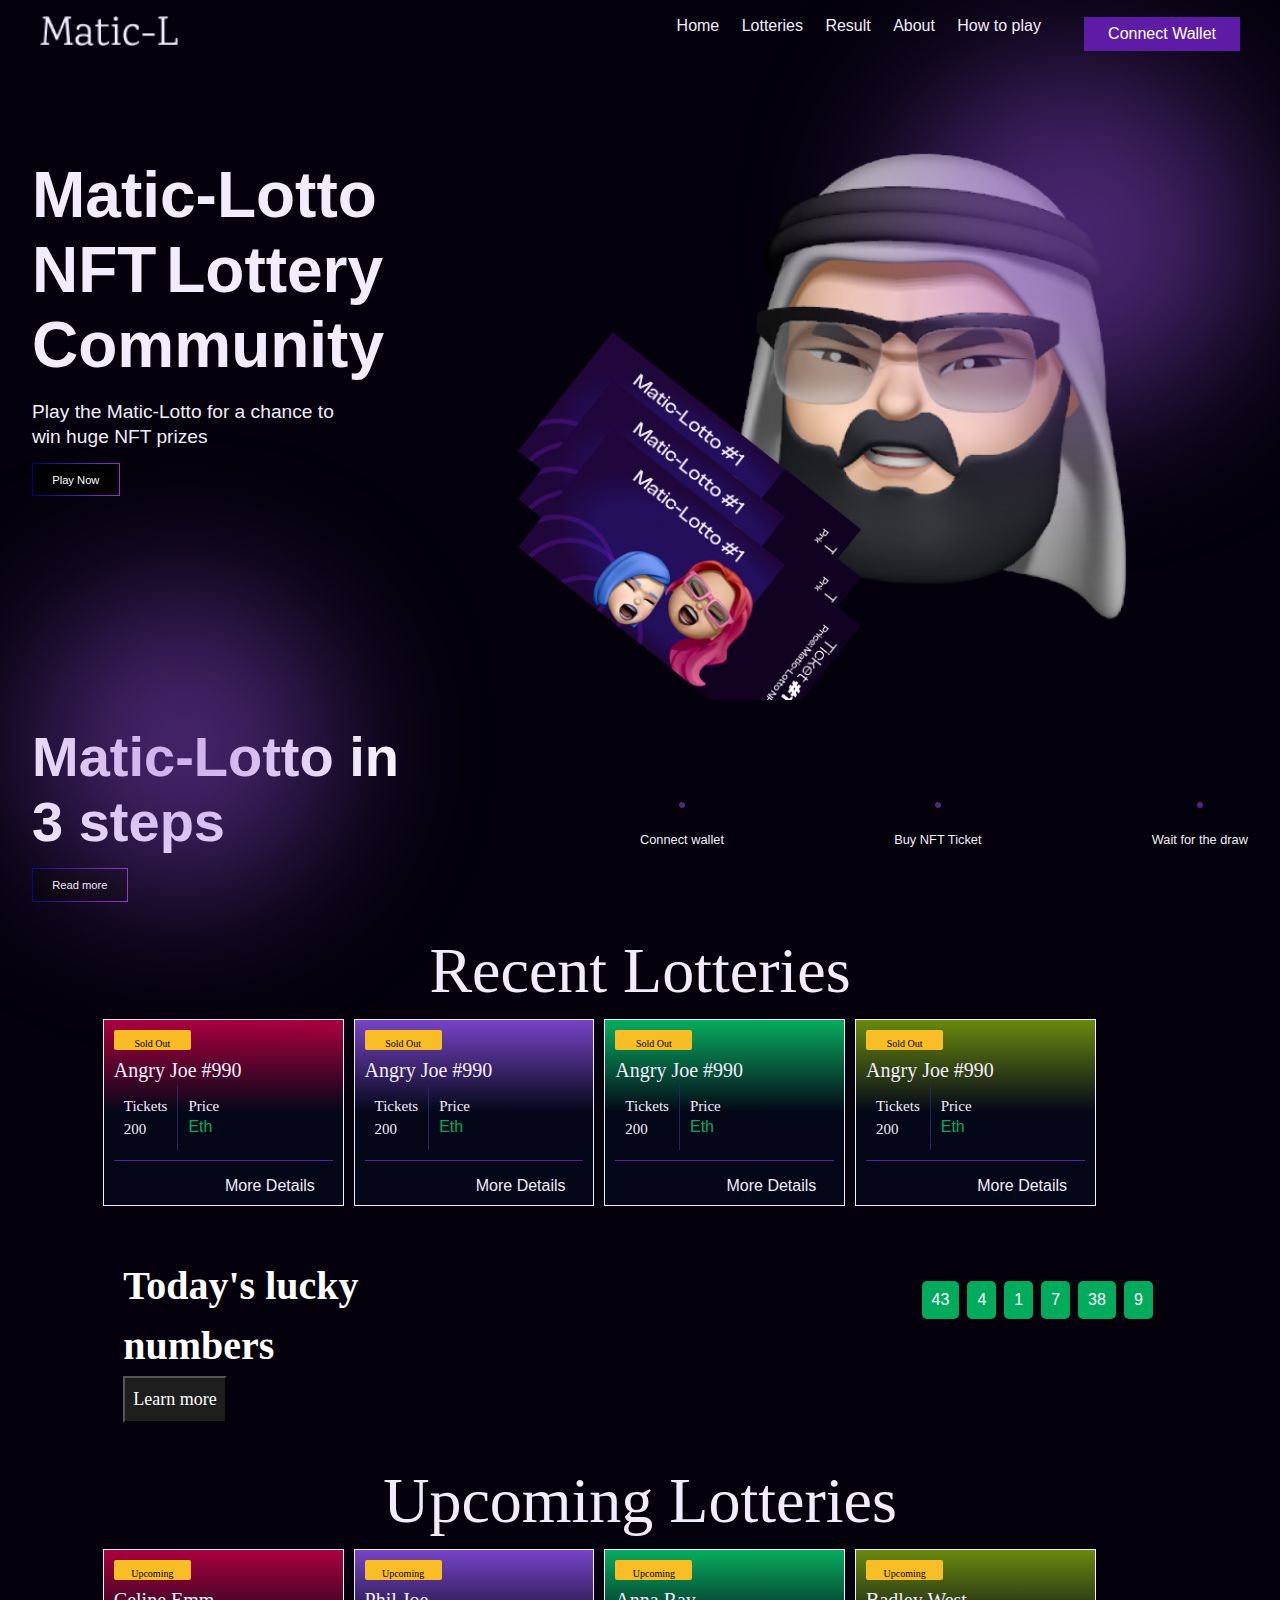
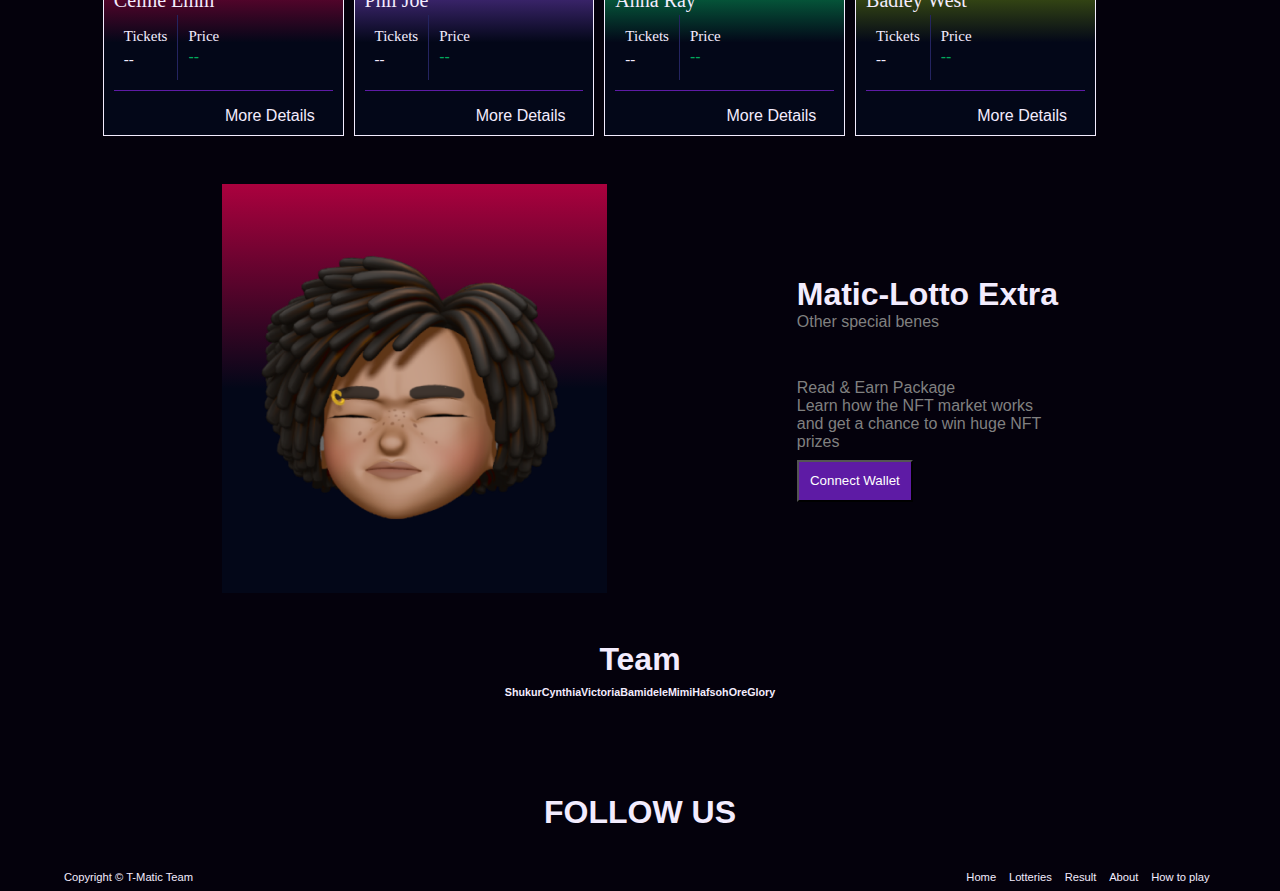
==== commit a7837865: "Merge pull request #13 from hafsat-max/main" ====
--- a/index.html
+++ b/index.html
@@ -5,13 +5,10 @@
     <meta http-equiv="X-UA-Compatible" content="IE=edge">
     <meta name="viewport" content="width=device-width, initial-scale=1.0">
 
-    <!-- NFT Loto contract link -->
-    <script type="text/javascript" src="https://cdn.ethers.io/lib/ethers-5.2.esm.min.js"></script>
-    <!-- <script src="https://cdn.ethers.io/scripts/ethers-v3.min.js"
-        charset="utf-8"
-        type="text/javascript">
-    </script> -->
-    <!-- <script type="application/javascript" src="https://cdn.ethers.io/lib/ethers-5.2.esm.min.js"></script> -->
+    <!-- blockchain wallet signin -->
+    <!-- <script type="module" src="https://cdn.ethers.io/lib/ethers-5.2.esm.min.js"></script> -->
+
+    
     <!-- fontawesome for icons -->
     <link rel="stylesheet" href="https://cdnjs.cloudflare.com/ajax/libs/font-awesome/6.2.1/css/all.min.css" integrity="sha512-MV7K8+y+gLIBoVD59lQIYicR65iaqukzvf/nwasF0nqhPay5w/9lJmVM2hMDcnK1OnMGCdVK+iQrJ7lzPJQd1w==" crossorigin="anonymous" referrerpolicy="no-referrer" />
     
@@ -40,9 +37,9 @@
             </div>
             <div class="collapse">
                 <ul class="nav-menu">
-                    <li class="nav-item"><a class="nav-link" href="index.html">Home</a></li>
+                    <li class="nav-item"><a class="nav-link" href="index.html" target="_parent">Home</a></li>
                     <li class="nav-item"><a class="nav-link" href="#lotteries">Lotteries</a></li>
-                    <li class="nav-item" ><a class="nav-link" href="web3ladies_t-matic/result.html">Result</a></li>
+                    <li class="nav-item" ><a class="nav-link" href="web3ladies_t-matic/result.html" target="_parent">Result</a></li>
                     <li class="nav-item"><a class="nav-link" href="#">About</a></li>
                     <li class="nav-item"><a class="nav-link" href="#how-to-play">How to play</a></li>
                 </ul>
@@ -54,7 +51,7 @@
                     <li class="wallet-link">Phantom <img src="web3ladies_t-matic/assets/icons/phantom.png" alt=""></li>
                     <li class="wallet-link" >Slope <img src="web3ladies_t-matic/assets/icons/slope.png" alt=""></li>
                     <li class="wallet-link" onclick="connectMetamask()"> Metamask <img src="web3ladies_t-matic/assets/icons/metamask.png" alt="metamask"></li>
-                    <li class="wallet-link admin" onclick="connectMetamask()"> Admin <img src="web3ladies_t-matic/assets/icons/metamask.png" alt="metamask"></li>
+                    <li class="wallet-link" id="adminn"> Admin <img src="web3ladies_t-matic/assets/icons/metamask.png" alt="metamask"></li>
                     <li class="wallet-link">More Options<span class="dwn-angle"><i class="fa-solid fa-angle-down"></i></span></li>
                 </ul>
                 </div>
@@ -71,7 +68,7 @@
                     NFT Lottery 
                     Community</h1>
                     <p>Play the Matic-Lotto for a chance to win huge NFT prizes</p>
-                    <a href="web3ladies_t-matic/playscreen.html" target="_blank" class="read-more">Play Now</a>
+                    <a href="web3ladies_t-matic/playscreen.html" target="_parent" class="read-more">Play Now</a>
             </div>
             <div class="hero-img">
                 <div class="overlay-1"></div>
@@ -147,7 +144,7 @@
                 <img class="hafs-img" src="web3ladies_t-matic/assets/player2.png" alt="">
                 <div class="details-container">
                     <div class="btn-div">
-                        <p class="sold-out-btn" >SOld Out</p>
+                        <p class="sold-out-btn" >Sold Out</p>
                     </div>
                     <div>
                         <p class="angry-joe">Angry  Joe #990</p>
@@ -174,7 +171,7 @@
                 <img class="hafs-img" src="web3ladies_t-matic/assets/player3.png" alt="">
                 <div class="details-container">
                     <div class="btn-div">
-                        <p class="sold-out-btn" >SOld Out</p>
+                        <p class="sold-out-btn" >Sold Out</p>
                     </div>
                     <div>
                         <p class="angry-joe">Angry  Joe #990</p>
@@ -282,7 +279,7 @@
                         <p class="sold-out-btn" >Upcoming</p>
                     </div>
                     <div>
-                        <p class="angry-joe">Celine Emm</p>
+                        <p class="angry-joe">Phil Joe</p>
                     </div>  
                     <div style="display: flex;">
                         <div style="padding: 10px;" class="tickets">
@@ -303,13 +300,13 @@
             </div>
 
             <div class="swiper-slide user3">
-                <img class="hafs-img" src="web3ladies_t-matic/assets/player1.png" alt="">
+                <img class="hafs-img" src="web3ladies_t-matic/assets/player3.png" alt="">
                 <div class="details-container">
                     <div class="btn-div">
                         <p class="sold-out-btn" >Upcoming</p>
                     </div>
                     <div>
-                        <p class="angry-joe">Celine Emm</p>
+                        <p class="angry-joe">Anna Ray</p>
                     </div>  
                     <div style="display: flex;">
                         <div style="padding: 10px;" class="tickets">
@@ -330,13 +327,13 @@
             </div>
 
             <div class="swiper-slide user4">
-                <img class="hafs-img" src="web3ladies_t-matic/assets/player1.png" alt="">
+                <img class="hafs-img" src="web3ladies_t-matic/assets/player4.png" alt="">
                 <div class="details-container">
                     <div class="btn-div">
                         <p class="sold-out-btn" >Upcoming</p>
                     </div>
                     <div>
-                        <p class="angry-joe">Celine Emm</p>
+                        <p class="angry-joe">Badley West</p>
                     </div>  
                     <div style="display: flex;">
                         <div style="padding: 10px;" class="tickets">
@@ -460,13 +457,17 @@
             </ul>
         </div>
     </footer>
+    <!-- NFT Loto contract link -->
+    <!-- <script type="application/javascript" src="https://cdn.ethers.io/lib/ethers-5.2.esm.min.js"></script> -->
+    
     <!-- NFT Lotto contract functions -->
-    <script src="./web3ladies_t-matic/javascript/blockchain.js"></script>
-    <!-- <script src="web3ladies_t-matic/javascript/lotto_NFT_094639.js"></script> -->
+    <script type="text/javascript" src="./web3ladies_t-matic/javascript/blockchain.js"></script>
+    <!-- <script src="./lotto_NFT.js"></script> -->
+
     <!-- Swipper -->
     <script src="https://cdn.jsdelivr.net/npm/swiper@8/swiper-bundle.min.js"></script>
     <!--custom script  -->
     <script src="web3ladies_t-matic/javascript/script.js"></script>
-    <script src="web3ladies_t-matic/javascript/claim-reward.js"></script>
+    <!-- <script src="web3ladies_t-matic/javascript/claim-reward.js"></script> -->
 </body>
 </html>--- a/web3ladies_t-matic/css/style.css
+++ b/web3ladies_t-matic/css/style.css
@@ -129,6 +129,7 @@
   font-size: 0.8rem;
 }
 .read-more {
+  /* cursor: pointer; */
   font-weight: lighter;
   color: var(--white);
   padding: 0.6rem 1.2rem;
@@ -202,7 +203,7 @@
   flex-direction: column;
 }
 .sold-out-btn {
-  height: 18px;
+  height: 10px;
   font-family: "Clash Display Variable";
   font-style: normal;
   font-weight: 500;
@@ -220,10 +221,11 @@
   /* padding: 8px; */
   gap: 8px;
   width: 77px;
-  height: 30px;
+  height: 20px;
   background: #f9bd25;
   border-radius: 2px;
   margin-bottom: 5px;
+  padding-top: 10px;
 }
 .tickets {
   font-family: "Inter";
@@ -254,6 +256,7 @@
   text-align: right;
   border-top: 1px solid #5e1ba5;
   margin-top: 10px;
+  padding-top: 1rem;
   width: 100% !important;
 }
 
@@ -307,6 +310,11 @@
   padding: 8px;
   gap: 8px;
   background-color: #1e1e1e;
+  cursor: pointer;
+}
+.lucky-btn:hover{
+  background-color: var(--white);
+  color: var(--icon-color);
 }
 .number {
   padding: 10px;
@@ -326,8 +334,10 @@
   }
 
   .sold-out-btn {
-    font-size: 8px;
+    font-size: 10px;
     line-height: 5px;
+    margin-top: 5px;
+    
   }
   .btn-div {
     padding: 2px;
@@ -408,7 +418,7 @@
     display: flex;
     justify-content: space-between;
     align-items: center;
-    padding: 1rem;
+    /* padding: 1rem; */
   }
   .steps {
     width: 100%;
@@ -522,7 +532,17 @@
     justify-content: center;
    }
 
-   
+   .fa-angle-left {
+    left: 3rem;
+    position: absolute;
+    top: 123rem;
+   }
+   .fa-angle-right {
+    position: absolute;
+    right: 2rem;
+    top: 123rem;
+    
+   }
    .team-images h6 {
     text-align: center;
     padding-top: 0.5rem;
@@ -572,8 +592,23 @@
    .team-images{
     display: flex;
     flex-wrap: wrap;
+    align-items: center;
     justify-content: center;
-    width: 50%;
+    margin: 0 auto;
+   }
+   .fa-angle-left {
+    left: 2rem;
+    position: absolute;
+    top: 146rem;
+   }
+   .fa-angle-right {
+    position: absolute;
+    right: 2rem;
+    top: 146rem;
+    
+   }
+   .team {
+    flex-basis: 30%;
    }
    .team-images h6 {
     text-align: center;
@@ -619,8 +654,20 @@
   text-align: center;
   padding-top: 0.5rem;
  }
-}
-
+ .fa-angle-left {
+  position: absolute;
+  left: 13rem;
+  top: 156rem;
+  
+ }
+ .fa-angle-right {
+  position: absolute;
+  right: 43rem;
+  top: 156rem;
+  
+ }
+
+}
 
 
 /* Glory end here */
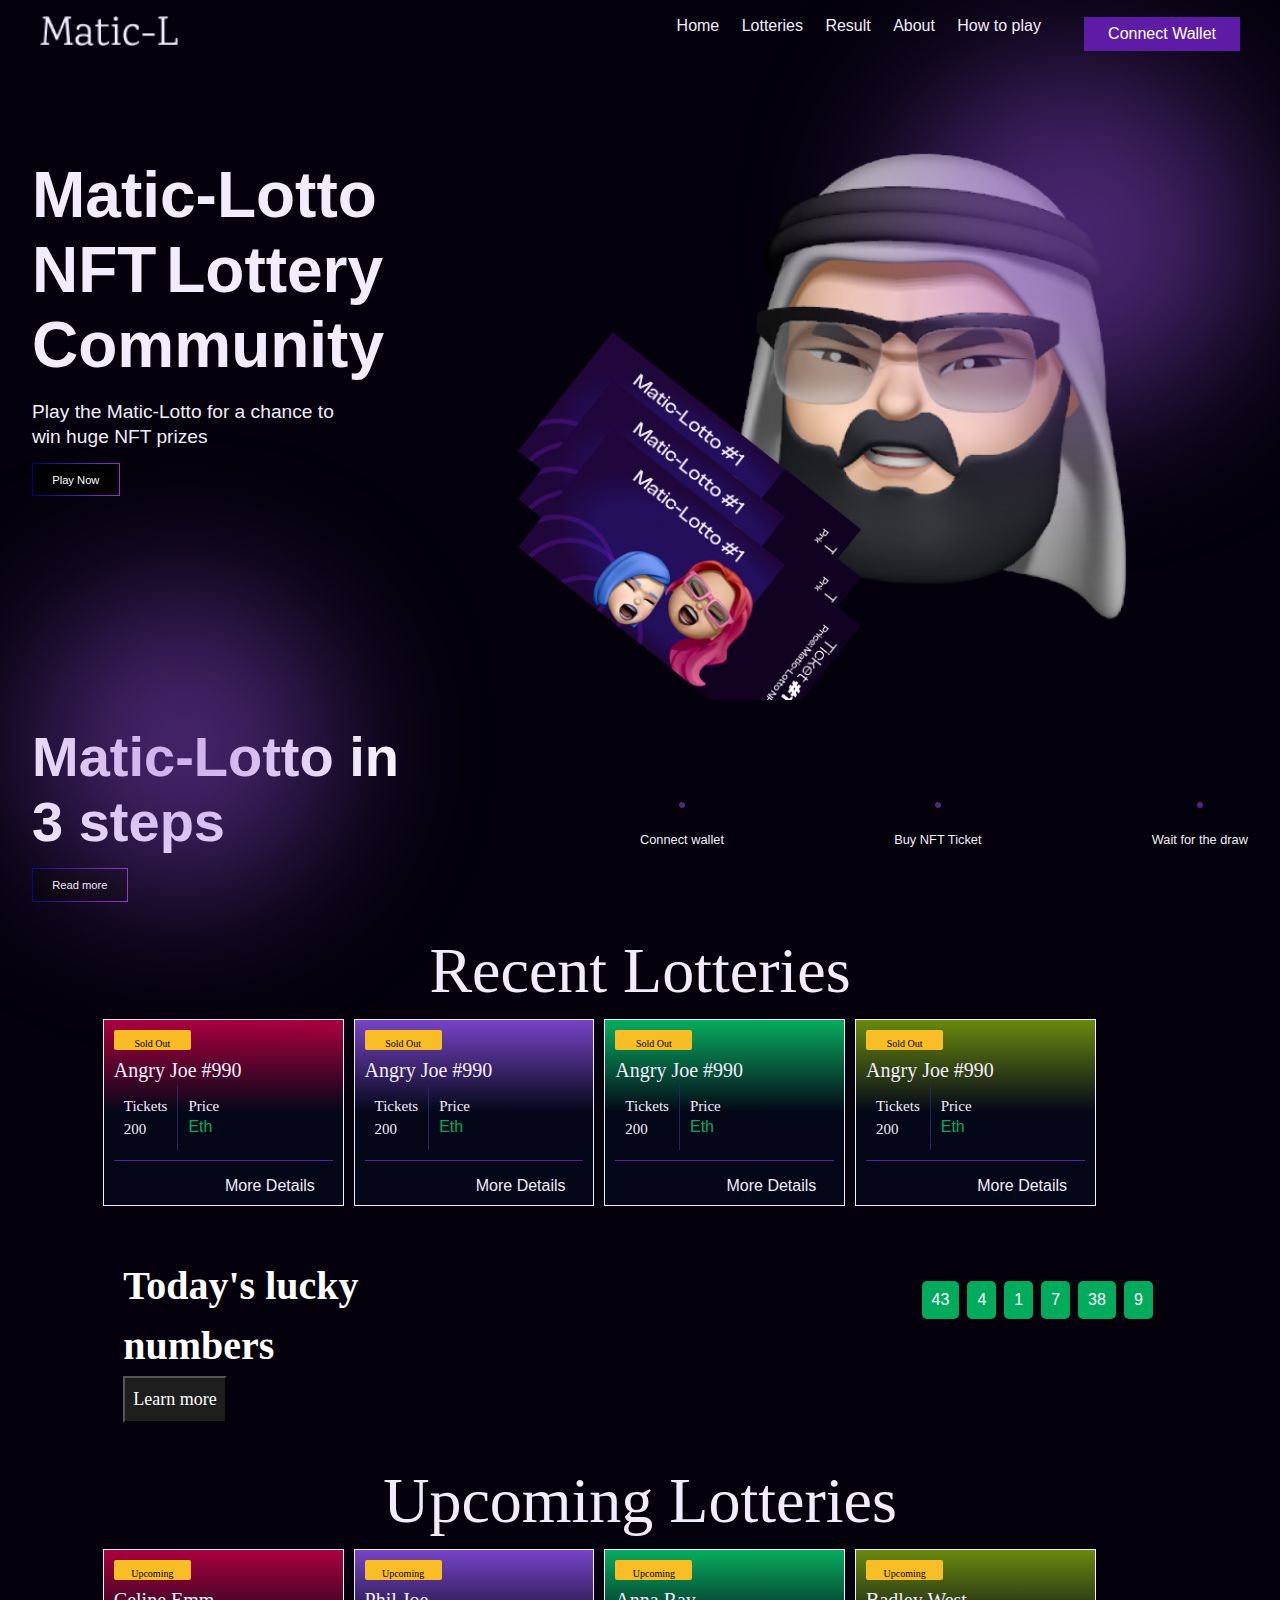
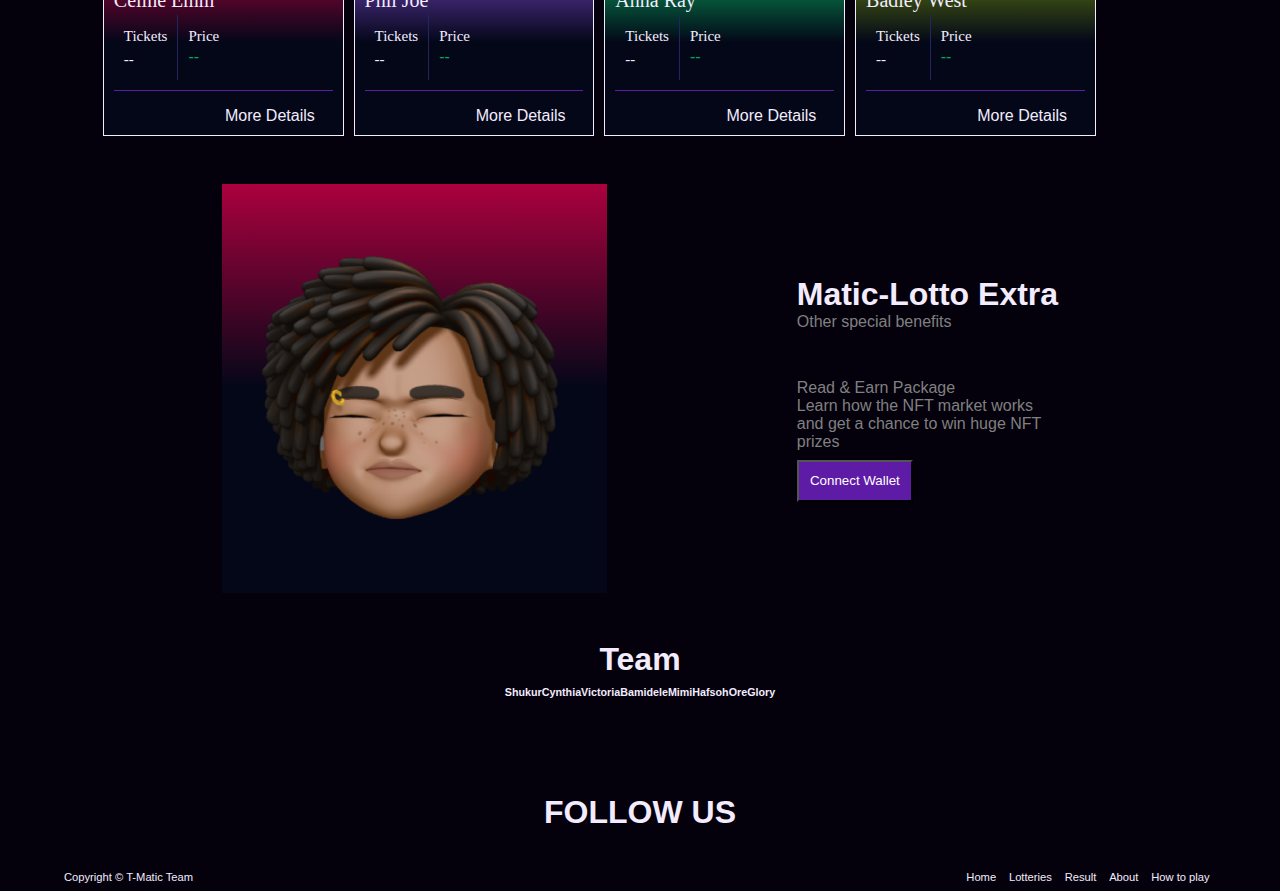
==== commit d0c38f44: "integrate confirm transaction button with contract" ====
--- a/index.html
+++ b/index.html
@@ -377,7 +377,7 @@
                          Matic-Lotto Extra
                     </h3>
                     <p>
-                     Other special benes
+                     Other special benefits
                     </p>
                 </div>
                
@@ -459,7 +459,10 @@
     </footer>
     <!-- NFT Loto contract link -->
     <!-- <script type="application/javascript" src="https://cdn.ethers.io/lib/ethers-5.2.esm.min.js"></script> -->
-    
+    <script
+    src="https://cdn.ethers.io/lib/ethers-5.2.umd.min.js"
+    type="application/javascript">
+  </script>
     <!-- NFT Lotto contract functions -->
     <script type="text/javascript" src="./web3ladies_t-matic/javascript/blockchain.js"></script>
     <!-- <script src="./lotto_NFT.js"></script> -->
@@ -467,6 +470,7 @@
     <!-- Swipper -->
     <script src="https://cdn.jsdelivr.net/npm/swiper@8/swiper-bundle.min.js"></script>
     <!--custom script  -->
+    <script src="../Matic-Lotto-NFTLottery/web3ladies_t-matic/reward.html"></script>
     <script src="web3ladies_t-matic/javascript/script.js"></script>
     <!-- <script src="web3ladies_t-matic/javascript/claim-reward.js"></script> -->
 </body>
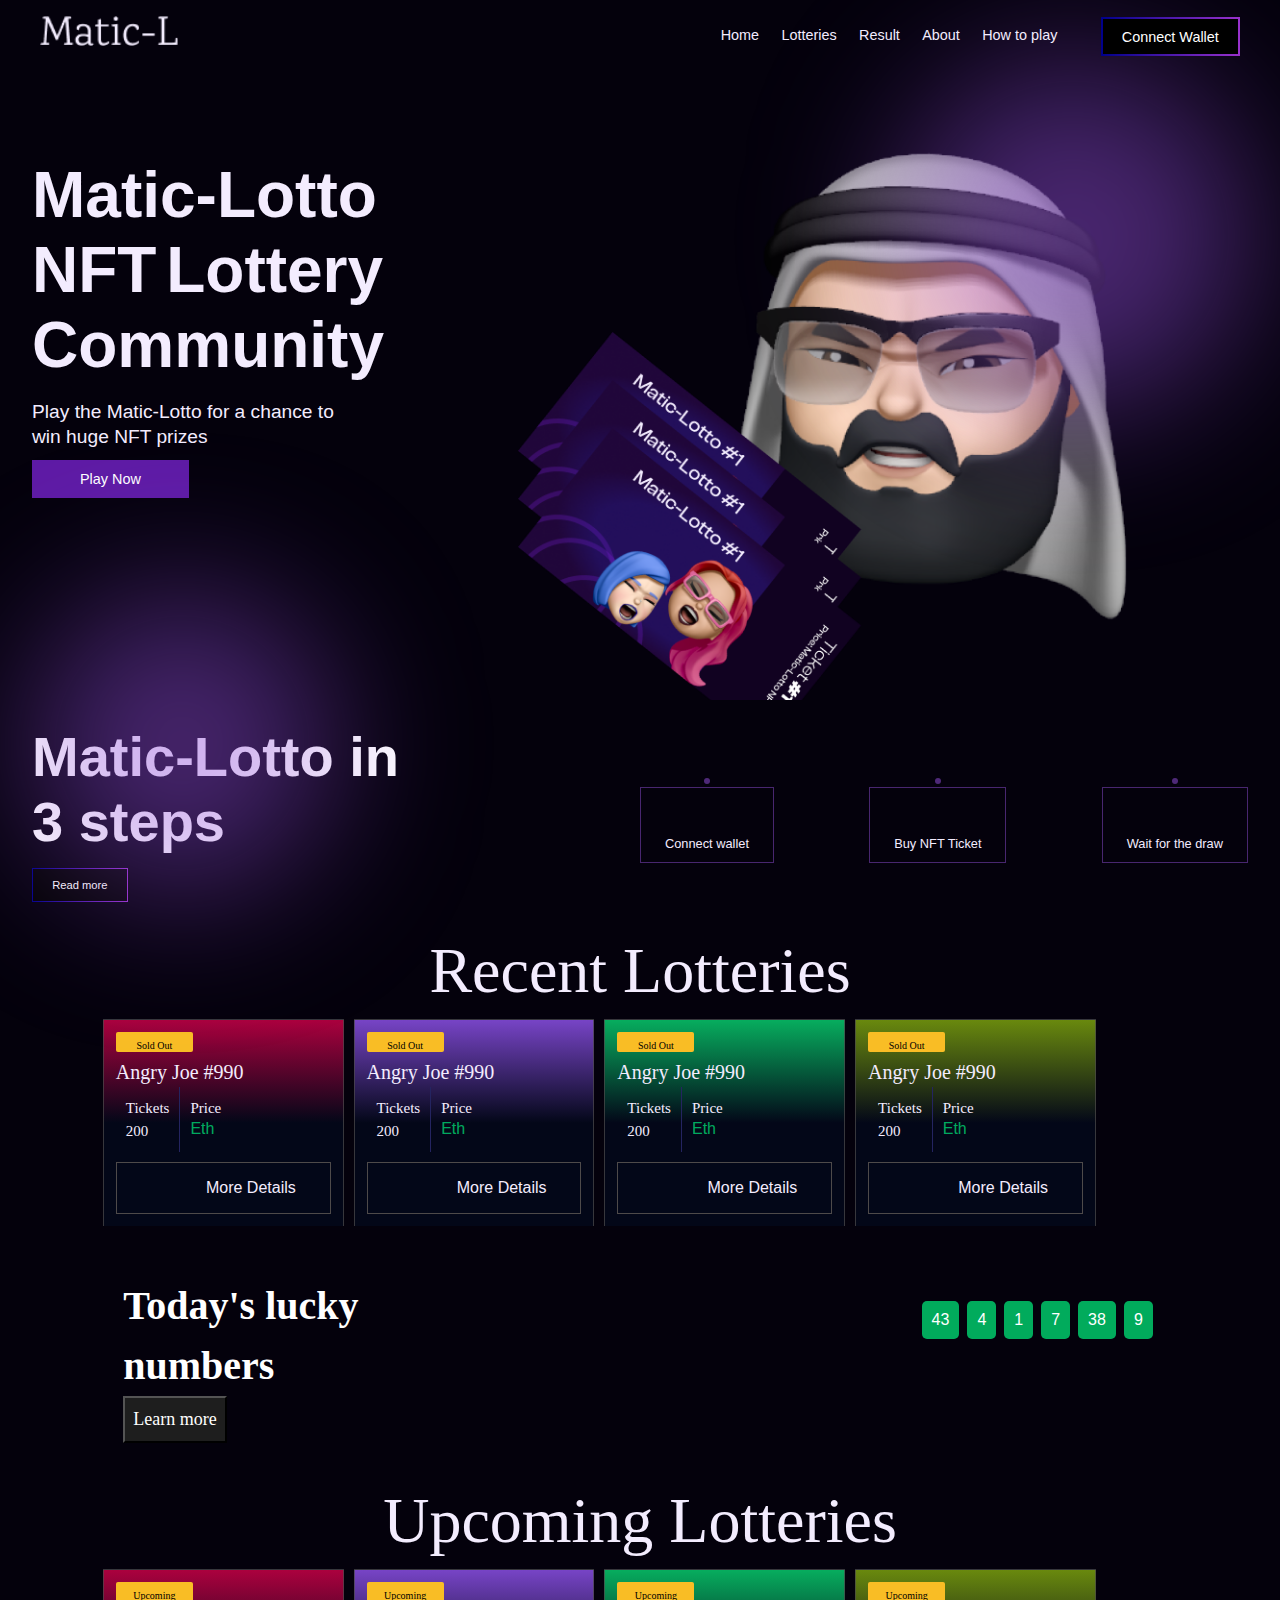
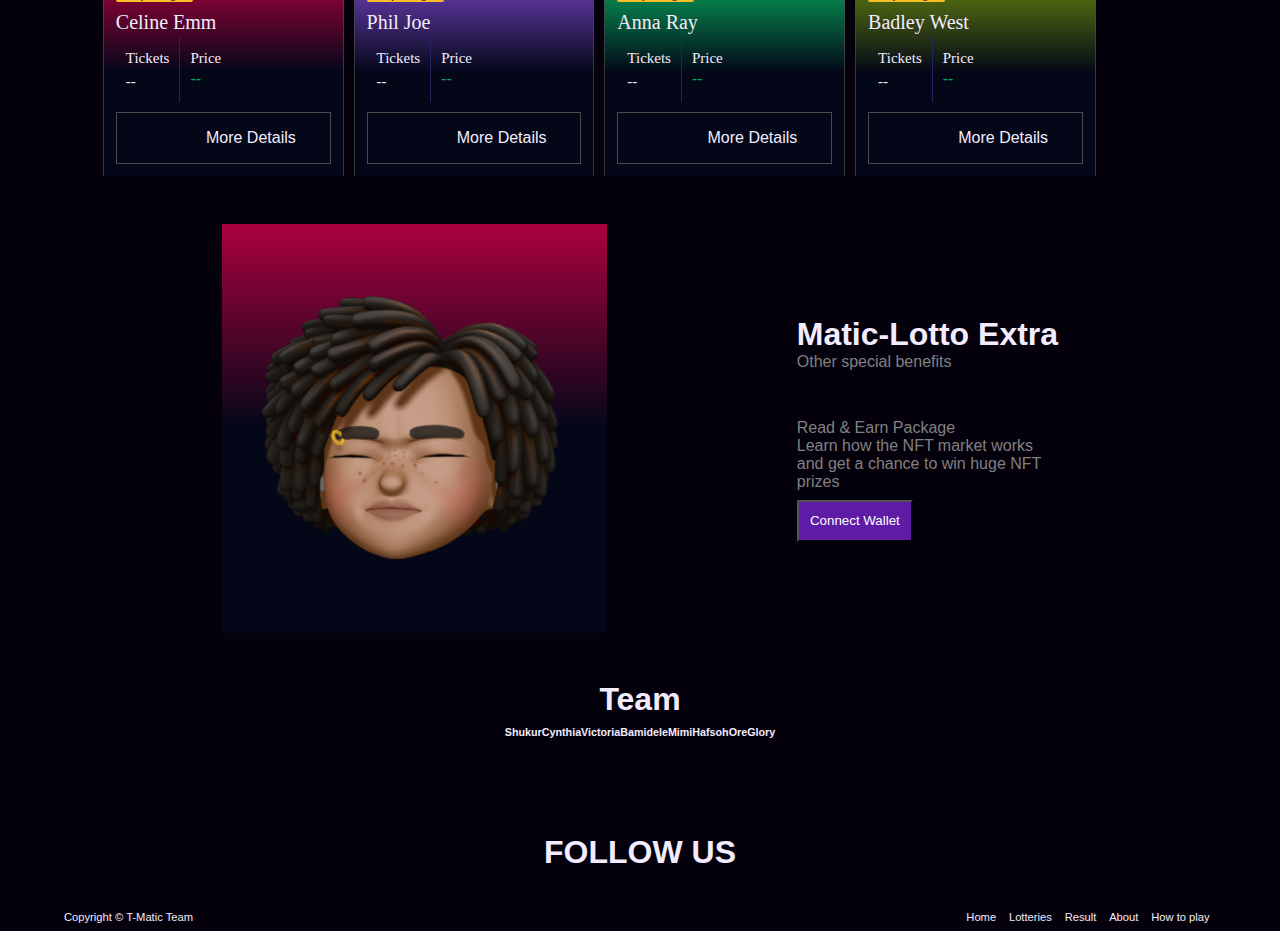
==== commit 2d934efa: "admin page access code" ====
--- a/index.html
+++ b/index.html
@@ -68,7 +68,7 @@
                     NFT Lottery 
                     Community</h1>
                     <p>Play the Matic-Lotto for a chance to win huge NFT prizes</p>
-                    <a href="web3ladies_t-matic/playscreen.html" target="_parent" class="read-more">Play Now</a>
+                    <a href="web3ladies_t-matic/playscreen.html" target="_parent" class=" play-now">Play Now</a>
             </div>
             <div class="hero-img">
                 <div class="overlay-1"></div>
@@ -459,10 +459,7 @@
     </footer>
     <!-- NFT Loto contract link -->
     <!-- <script type="application/javascript" src="https://cdn.ethers.io/lib/ethers-5.2.esm.min.js"></script> -->
-    <script
-    src="https://cdn.ethers.io/lib/ethers-5.2.umd.min.js"
-    type="application/javascript">
-  </script>
+    
     <!-- NFT Lotto contract functions -->
     <script type="text/javascript" src="./web3ladies_t-matic/javascript/blockchain.js"></script>
     <!-- <script src="./lotto_NFT.js"></script> -->
@@ -470,7 +467,6 @@
     <!-- Swipper -->
     <script src="https://cdn.jsdelivr.net/npm/swiper@8/swiper-bundle.min.js"></script>
     <!--custom script  -->
-    <script src="../Matic-Lotto-NFTLottery/web3ladies_t-matic/reward.html"></script>
     <script src="web3ladies_t-matic/javascript/script.js"></script>
     <!-- <script src="web3ladies_t-matic/javascript/claim-reward.js"></script> -->
 </body>
--- a/web3ladies_t-matic/css/style.css
+++ b/web3ladies_t-matic/css/style.css
@@ -49,6 +49,9 @@
   text-decoration: none;
   cursor: pointer;
 }
+button{
+  cursor:pointer;
+}
 ul {
   list-style-type: none;
 }
@@ -128,8 +131,21 @@
   line-height: 25px;
   font-size: 0.8rem;
 }
+.play-now{
+  background-color: var(--purple-btn-bg);
+  font-weight: lighter;
+  color: var(--white);
+  padding: 0.7rem 3rem;
+  font-size: 0.9rem;
+}
+.play-now:hover{
+  background: linear-gradient(black, black) padding-box,
+    linear-gradient(to right, darkblue, darkorchid) border-box;
+  border: 1px solid transparent;
+  color: var(--white);
+
+}
 .read-more {
-  /* cursor: pointer; */
   font-weight: lighter;
   color: var(--white);
   padding: 0.6rem 1.2rem;
@@ -157,6 +173,9 @@
   flex-direction: column;
   align-items: center;
   margin-top: 2rem;
+  border: 0.001px solid #924eda7b;
+  position: relative;
+  padding: 2rem 0.6rem 0.7rem 0.6rem;
 }
 .step-message p {
   font-size: 0.8rem;
@@ -166,6 +185,8 @@
   padding: 0.2rem;
   border-radius: 50%;
   margin-bottom: 1.5rem;
+  position: absolute;
+  top: -10px;
 }
 .hero-step {
   margin: 1.5rem 0;
@@ -192,10 +213,12 @@
   background: transparent; /* make scrollbar transparent */
 }
 .swiper-slide {
-  border: 1px solid;
+  /* border: none; */
   max-width: 25%;
-  padding: 10px;
+  padding: 12px;
   margin-left: 10px;
+  border: 0.2px solid #4e4a4ab5;
+border-bottom: 0;
 }
 
 .details-container {
@@ -254,10 +277,11 @@
 }
 .more-details-div {
   text-align: right;
-  border-top: 1px solid #5e1ba5;
+  /* border-top: 1px solid #5e1ba5; */
   margin-top: 10px;
-  padding-top: 1rem;
+  padding: 1rem;
   width: 100% !important;
+  border: 0.2px solid #4e4a4a;
 }
 
 .more-details {
@@ -444,6 +468,10 @@
     font-size: 1rem;
     width: 350px;
   }
+  .step-message{
+  padding: 3rem 1.5rem 0.7rem 1.5rem;
+
+  }
   .hero-step h2 {
     font-size: 2.5rem;
   }
--- a/web3ladies_t-matic/css/header.css
+++ b/web3ladies_t-matic/css/header.css
@@ -44,7 +44,10 @@
 }
 .connect-btn {
   display: block;
-  background-color: var(--purple-btn-bg);
+  /* background-color: var(--purple-btn-bg); */
+  background: linear-gradient(black, black) padding-box,
+  linear-gradient(to right, darkblue, darkorchid) border-box;
+  border: 1px solid transparent;
   color: var(--white);
   border: none;
   text-align: center;
@@ -52,8 +55,8 @@
   padding: 1.5rem 0;
 }
 .connect-btn:hover {
-  background-color: var(--bg-black);
-  color: var(--white);
+  background: #5e1ba5;
+  color: white;
 }
 /* connect wallet */
 .connect-wallet {
@@ -151,24 +154,33 @@
     }
     .nav-menu {
       display: flex;
-      height: 30px;
+      align-items: center;
+      height: 35px;
     }
     .nav-link {
       margin: 0 0.7rem;
       color: var(--txt-color);
       border-bottom: none;
       padding: 0;
-      font-size: 1rem;
+      font-size: 0.9rem;
     }
     .connect-btn {
       padding: 0.5rem 1.5rem;
       margin: 0 1rem 0 2rem;
+      font-weight: lighter;
+      padding: 0.6rem 1.2rem;
+      font-size: 0.9rem;
+      border: 2px solid transparent;
+    }
+    .connect-btn:hover{
+      background: #5e1ba5 ;
+      border: transparent;  
     }
     .connect-wallet {
       bottom: 0;
       top: 2rem;
       z-index: 1;
-      width: initial;
+      width: 190px;
     }
     /* header section*/
     
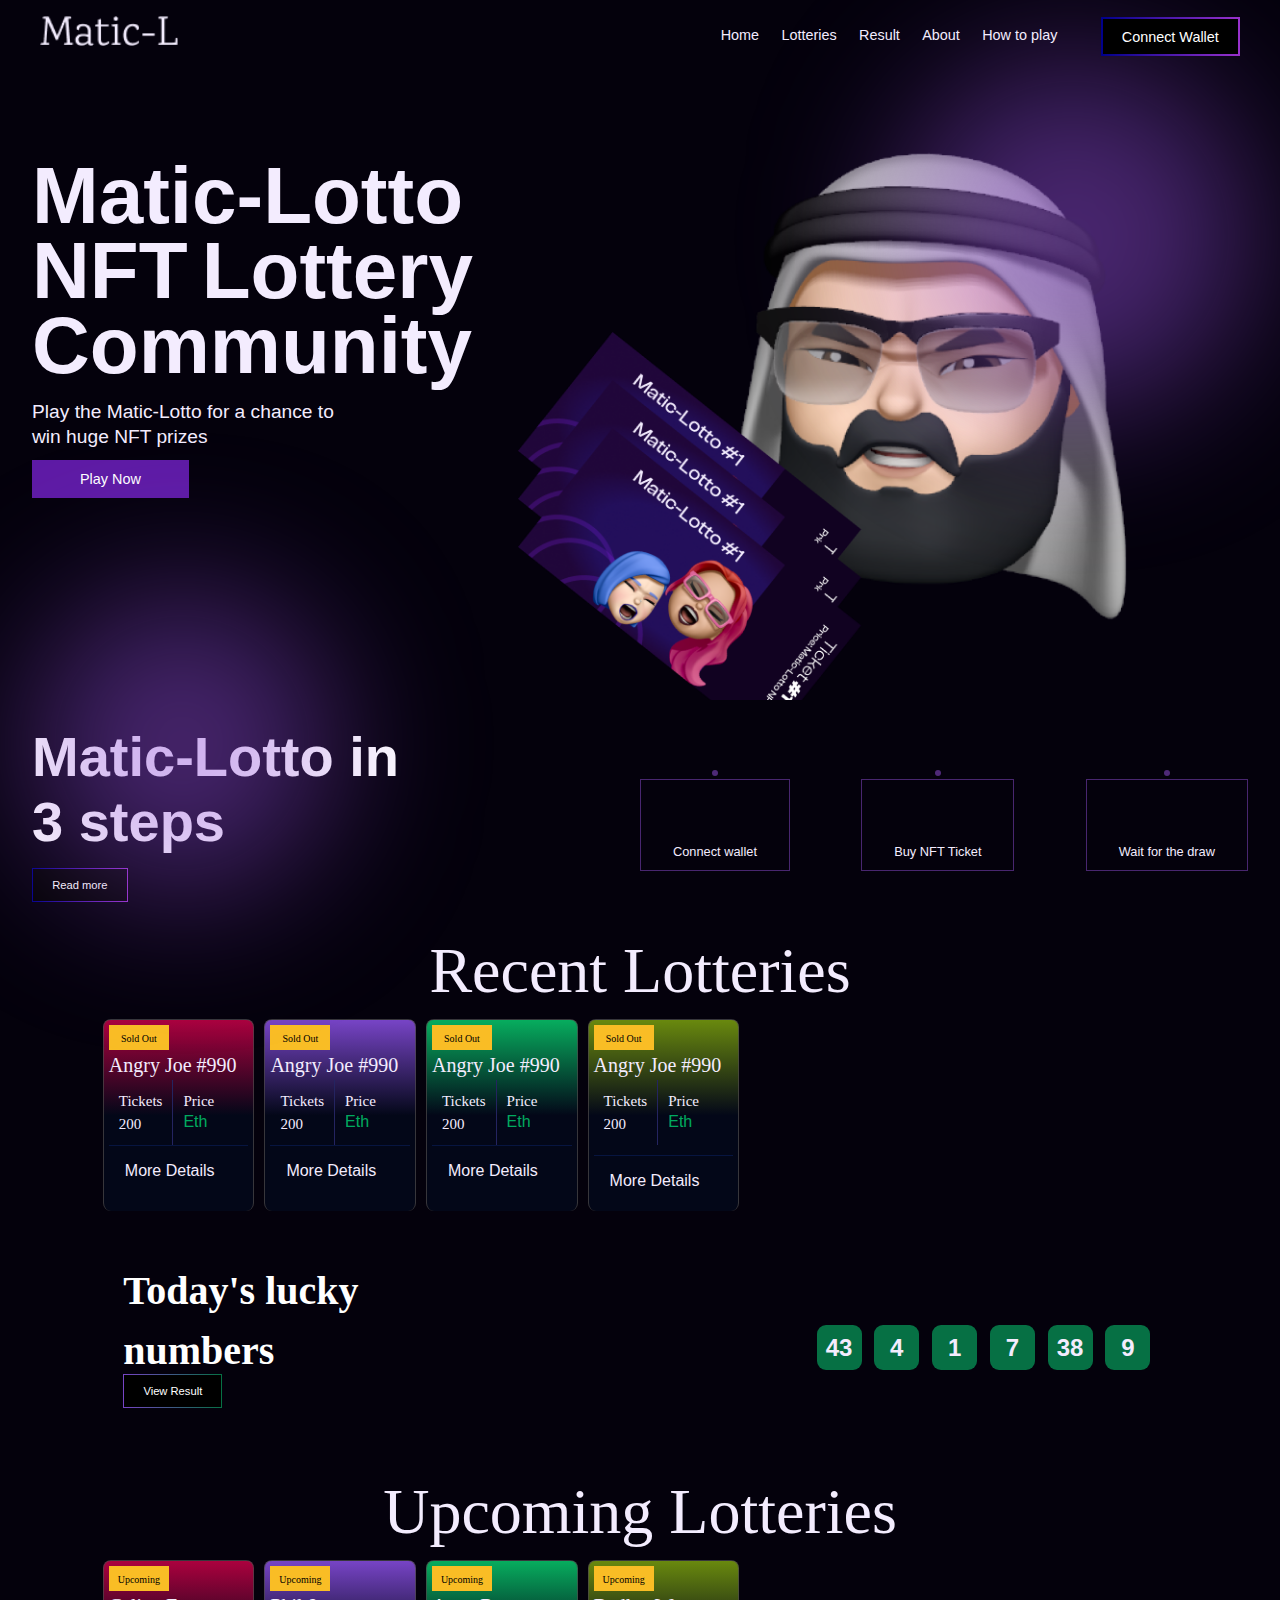
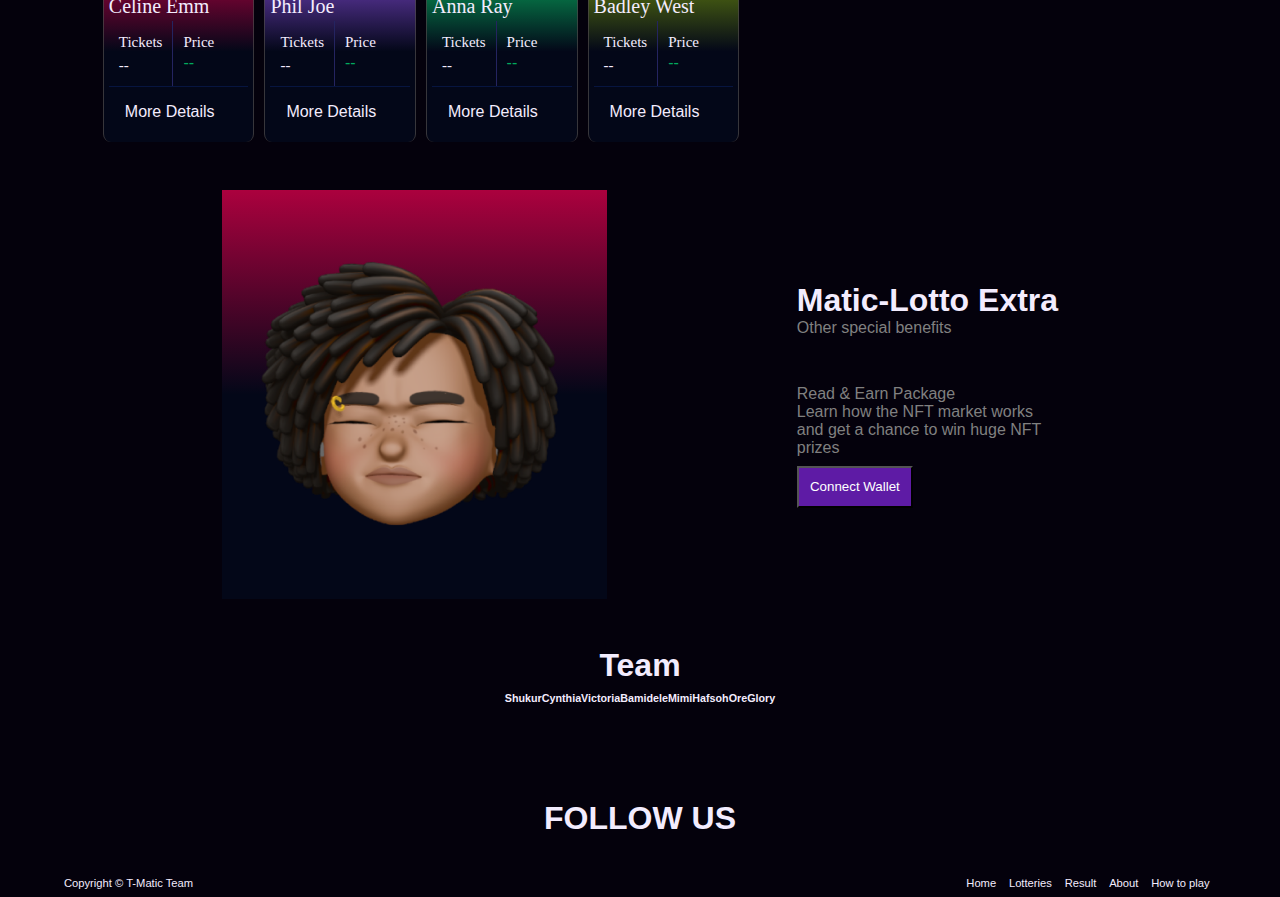
==== commit d975a0e6: "Merge branch 'main' of https://github.com/hafsat-max/Matic-Lotto-NFTLottery" ====
--- a/index.html
+++ b/index.html
@@ -8,7 +8,8 @@
     <!-- blockchain wallet signin -->
     <!-- <script type="module" src="https://cdn.ethers.io/lib/ethers-5.2.esm.min.js"></script> -->
 
-    
+     <!-- font family -->
+     <link href="https://api.fontshare.com/v2/css?f[]=clash-display@200,400,700,500,600,1,300&display=swap" rel="stylesheet">
     <!-- fontawesome for icons -->
     <link rel="stylesheet" href="https://cdnjs.cloudflare.com/ajax/libs/font-awesome/6.2.1/css/all.min.css" integrity="sha512-MV7K8+y+gLIBoVD59lQIYicR65iaqukzvf/nwasF0nqhPay5w/9lJmVM2hMDcnK1OnMGCdVK+iQrJ7lzPJQd1w==" crossorigin="anonymous" referrerpolicy="no-referrer" />
     
@@ -203,7 +204,7 @@
                     <div>
                         <p class="angry-joe">Angry  Joe #990</p>
                     </div>  
-                    <div style="display: flex;">
+                    <div  class="swiper-container-div">
                         <div style="padding: 10px;" class="tickets">
                             <p>Tickets</p>
                             <p>200</p>
@@ -229,16 +230,16 @@
         <div class="lucky-number-div">
             <div>
                 <p class="lucky-tag">Today's lucky numbers</p>
-                    <button class="lucky-btn">Learn more</button>
+                <a href="" class="view-result">View Result</a>
             </div>
             <div>
-                <ul style="display:flex;">
-                    <li class="number">43</li>
-                    <li class="number">4</li>
-                    <li class="number">1</li>
-                    <li class="number">7</li>
-                    <li class="number">38</li>
-                    <li class="number">9</li>
+                <ul class="input-box">
+                    <li class="numbers">43</li>
+                    <li class="numbers">4</li>
+                    <li class="numbers">1</li>
+                    <li class="numbers">7</li>
+                    <li class="numbers">38</li>
+                    <li class="numbers">9</li>
                 </ul>
             </div>
         </div>
@@ -459,7 +460,10 @@
     </footer>
     <!-- NFT Loto contract link -->
     <!-- <script type="application/javascript" src="https://cdn.ethers.io/lib/ethers-5.2.esm.min.js"></script> -->
-    
+    <script
+    src="https://cdn.ethers.io/lib/ethers-5.2.umd.min.js"
+    type="application/javascript">
+  </script>
     <!-- NFT Lotto contract functions -->
     <script type="text/javascript" src="./web3ladies_t-matic/javascript/blockchain.js"></script>
     <!-- <script src="./lotto_NFT.js"></script> -->
@@ -467,6 +471,7 @@
     <!-- Swipper -->
     <script src="https://cdn.jsdelivr.net/npm/swiper@8/swiper-bundle.min.js"></script>
     <!--custom script  -->
+    <script src="../Matic-Lotto-NFTLottery/web3ladies_t-matic/reward.html"></script>
     <script src="web3ladies_t-matic/javascript/script.js"></script>
     <!-- <script src="web3ladies_t-matic/javascript/claim-reward.js"></script> -->
 </body>
--- a/web3ladies_t-matic/css/style.css
+++ b/web3ladies_t-matic/css/style.css
@@ -30,8 +30,7 @@
   scroll-behavior: smooth;
   background: var(--bg-black);
   color: var(--txt-color);
-  font-family: sans-serif;
-  /* max-width: 1400px; */
+  font-family: 'Clash Display', sans-serif;
   margin-inline: auto;
   overflow-y: scroll;
 }
@@ -206,7 +205,6 @@
 }
 .swiper-div {
   overscroll-behavior-x: none;
- 
 }
 ::-webkit-scrollbar {
   width: 0px;
@@ -215,10 +213,11 @@
 .swiper-slide {
   /* border: none; */
   max-width: 25%;
-  padding: 12px;
+  padding: 5px;
   margin-left: 10px;
   border: 0.2px solid #4e4a4ab5;
-border-bottom: 0;
+  border-bottom: 0;
+  border-radius: 8px;
 }
 
 .details-container {
@@ -241,14 +240,15 @@
 .btn-div {
   justify-content: center;
   align-items: center;
+  background: #f9bd25; 
+  width: 60px;
   /* padding: 8px; */
-  gap: 8px;
+  /* gap: 8px;
   width: 77px;
   height: 20px;
-  background: #f9bd25;
   border-radius: 2px;
   margin-bottom: 5px;
-  padding-top: 10px;
+  padding-top: 10px; */
 }
 .tickets {
   font-family: "Inter";
@@ -278,10 +278,10 @@
 .more-details-div {
   text-align: right;
   /* border-top: 1px solid #5e1ba5; */
-  margin-top: 10px;
+  border-top: 1px solid rgba(23, 80, 225, 0.2);
   padding: 1rem;
   width: 100% !important;
-  border: 0.2px solid #4e4a4a;
+  /* border: 0.2px solid #4e4a4a; */
 }
 
 .more-details {
@@ -323,23 +323,6 @@
   color: #ffffff;
   width: 300px;
 }
-.lucky-btn {
-  font-family: "Inter";
-  font-style: normal;
-  font-weight: 500;
-  font-size: 18px;
-  line-height: 150%;
-  color: #ffffff;
-  align-items: center;
-  padding: 8px;
-  gap: 8px;
-  background-color: #1e1e1e;
-  cursor: pointer;
-}
-.lucky-btn:hover{
-  background-color: var(--white);
-  color: var(--icon-color);
-}
 .number {
   padding: 10px;
   background-color: var(--green-txt);
@@ -347,7 +330,42 @@
   box-sizing: border-box;
   margin: 4px;
   margin-top: 25px;
-  border-radius: 5px;
+  /* border-radius: px; */
+}
+
+.input-box {
+  display: flex;
+  justify-content: center;
+  align-items: center;
+  margin: 4rem 0;
+}
+.numbers {
+  font-weight: 700;
+  border: none;
+  width: 45px;
+  height: 45px;
+  font-size: 1.5rem;
+  background-color: #067044;
+  margin: 0 0.4rem;
+  display: flex;
+  justify-content: center;
+  align-items: center;
+  border-radius: 9px;
+}
+
+.view-result {
+  font-weight: lighter;
+  color: var(--white);
+  padding: 0.6rem 1.2rem;
+  font-size: 0.7rem;
+  background: linear-gradient(black, black) padding-box,
+    linear-gradient(to right, #7744c6, #067044) border-box;
+  border: 1px solid transparent;
+}
+
+.swiper-container-div {
+  display: flex;
+  padding-bottom: 10px;
 }
 
 @media only screen and (max-width: 600px) {
@@ -361,7 +379,6 @@
     font-size: 10px;
     line-height: 5px;
     margin-top: 5px;
-    
   }
   .btn-div {
     padding: 2px;
@@ -377,28 +394,32 @@
   .lottery-tag {
     font-size: 40px;
   }
-  .lucky-tag{
+  .lucky-tag {
     font-size: 30px;
     width: 50%;
   }
-  .number{
+  .number {
     font-size: x-small;
   }
-  .lucky-btn{
+  .lucky-btn {
     font-weight: 500;
     font-size: 13px;
     line-height: 150%;
     align-items: center;
     padding: 8px;
     gap: 4px;
-  
+    background-color: #1e1e1e;
+  }
+  .lucky-btn:hover {
+    list-style: none;
+    background-color: red;
   }
 }
 
 @media only screen and (min-width: 600px) {
   /* FOR LARGE SCREEN */
   .swiper-slide {
-    width: 22% !important;
+    /* width: 22% !important; */
     min-width: 10%;
   }
   .swiper-div {
@@ -411,8 +432,6 @@
   }
 }
 /* END OF HAFSAH'S PART */
-
-
 
 /* footer */
 
@@ -469,7 +488,7 @@
     width: 350px;
   }
   .step-message{
-  padding: 3rem 1.5rem 0.7rem 1.5rem;
+  padding: 4rem 2rem 0.7rem 2rem;
 
   }
   .hero-step h2 {
@@ -494,7 +513,7 @@
   }
   .hero-txt h1 {
     margin-top: 2rem;
-    font-size: 4rem;
+    font-size: 5rem;
     line-height: 75px;
     font-weight: 700;
   }
@@ -527,55 +546,54 @@
 @media only screen and (min-width: 768px) {
   .glory-matic-lotto {
     align-items: center;
-    display: flex;justify-content: space-evenly;
+    display: flex;
+    justify-content: space-evenly;
     padding-top: 3rem;
-   }
-   .glory-matic-img {
+  }
+  .glory-matic-img {
     background: var(--red-to-blue-gradient);
-   }
-   
-   .matic{
+  }
+
+  .matic {
     padding-bottom: 3rem;
-   }
-   .matic h3 {
+  }
+  .matic h3 {
     font-size: 2rem;
-   }
-   .glory-matic-note p {
+  }
+  .glory-matic-note p {
     color: grey;
-   }
-   .glory-matic-note button {
+  }
+  .glory-matic-note button {
     background: var(--purple-btn-bg);
     color: white;
     padding: 0.7rem;
     margin-top: 0.6rem;
-   }
-   .team h3 {
+  }
+  .team h3 {
     text-align: center;
     font-size: 2rem;
     padding-top: 3rem;
-   }
-   .team-images{
+  }
+  .team-images {
     display: flex;
     flex-wrap: wrap;
     justify-content: center;
-   }
-
-   .fa-angle-left {
+  }
+
+  .fa-angle-left {
     left: 3rem;
     position: absolute;
     top: 123rem;
-   }
-   .fa-angle-right {
+  }
+  .fa-angle-right {
     position: absolute;
     right: 2rem;
     top: 123rem;
-    
-   }
-   .team-images h6 {
+  }
+  .team-images h6 {
     text-align: center;
     padding-top: 0.5rem;
-   }
-  
+  }
 }
 
 @media only screen and (max-width: 768px) {
@@ -586,116 +604,112 @@
     flex-direction: column;
     justify-content: center;
     padding-top: 3rem;
-   }
-   .glory-matic-img {
+  }
+  .glory-matic-img {
     background: var(--red-to-blue-gradient);
     width: 70%;
-   }
-   .matic{
+  }
+  .matic {
     padding-bottom: 3rem;
-   }
-   .matic h3 {
+  }
+  .matic h3 {
     font-size: 2rem;
-   }
-   .glory-matic-note {
+  }
+  .glory-matic-note {
     padding-top: 5rem;
     width: 70%;
     text-align: center;
-   }
-   .glory-matic-note p {
+  }
+  .glory-matic-note p {
     color: grey;
     line-height: 1.5rem;
-   }
-   .glory-matic-note button {
+  }
+  .glory-matic-note button {
     background: var(--purple-btn-bg);
     color: white;
     padding: 0.7rem;
     margin-top: 0.6rem;
-   }
-   .team h3 {
+  }
+  .team h3 {
     text-align: center;
     font-size: 2rem;
     padding-top: 3rem;
-   }
-   .team-images{
+  }
+  .team-images {
     display: flex;
     flex-wrap: wrap;
     align-items: center;
     justify-content: center;
     margin: 0 auto;
-   }
-   .fa-angle-left {
+  }
+  .fa-angle-left {
     left: 2rem;
     position: absolute;
     top: 146rem;
-   }
-   .fa-angle-right {
+  }
+  .fa-angle-right {
     position: absolute;
     right: 2rem;
     top: 146rem;
-    
-   }
-   .team {
+  }
+  .team {
     flex-basis: 30%;
-   }
-   .team-images h6 {
+  }
+  .team-images h6 {
     text-align: center;
     padding-top: 0.5rem;
-   }
+  }
 }
 @media only screen and (min-width: 1071px) {
   /* matic-lotto */
- .glory-matic-lotto {
-  align-items: center;
-  display: flex;justify-content: space-evenly;
-  padding-top: 3rem;
- }
- .glory-matic-img {
-  background: var(--red-to-blue-gradient);
- }
- .matic{
-  padding-bottom: 3rem;
- }
- .matic h3 {
-  font-size: 2rem;
- }
- .glory-matic-note p {
-  color: grey;
- }
- .glory-matic-note button {
-  background: var(--purple-btn-bg);
-  color: white;
-  padding: 0.7rem;
-  margin-top: 0.6rem;
- }
- .team h3 {
-  text-align: center;
-  font-size: 2rem;
-  padding-top: 3rem;
- }
- .team-images{
-  display: flex;
-  flex-wrap: wrap;
-  justify-content: center;
- }
- .team-images h6 {
-  text-align: center;
-  padding-top: 0.5rem;
- }
- .fa-angle-left {
-  position: absolute;
-  left: 13rem;
-  top: 156rem;
-  
- }
- .fa-angle-right {
-  position: absolute;
-  right: 43rem;
-  top: 156rem;
-  
- }
-
-}
-
+  .glory-matic-lotto {
+    align-items: center;
+    display: flex;
+    justify-content: space-evenly;
+    padding-top: 3rem;
+  }
+  .glory-matic-img {
+    background: var(--red-to-blue-gradient);
+  }
+  .matic {
+    padding-bottom: 3rem;
+  }
+  .matic h3 {
+    font-size: 2rem;
+  }
+  .glory-matic-note p {
+    color: grey;
+  }
+  .glory-matic-note button {
+    background: var(--purple-btn-bg);
+    color: white;
+    padding: 0.7rem;
+    margin-top: 0.6rem;
+  }
+  .team h3 {
+    text-align: center;
+    font-size: 2rem;
+    padding-top: 3rem;
+  }
+  .team-images {
+    display: flex;
+    flex-wrap: wrap;
+    justify-content: center;
+  }
+  .team-images h6 {
+    text-align: center;
+    padding-top: 0.5rem;
+  }
+  .fa-angle-left {
+    position: absolute;
+    left: 13rem;
+    top: 156rem;
+  }
+  .fa-angle-right {
+    position: absolute;
+    right: 43rem;
+    top: 156rem;
+  }
+}
 
 /* Glory end here */
